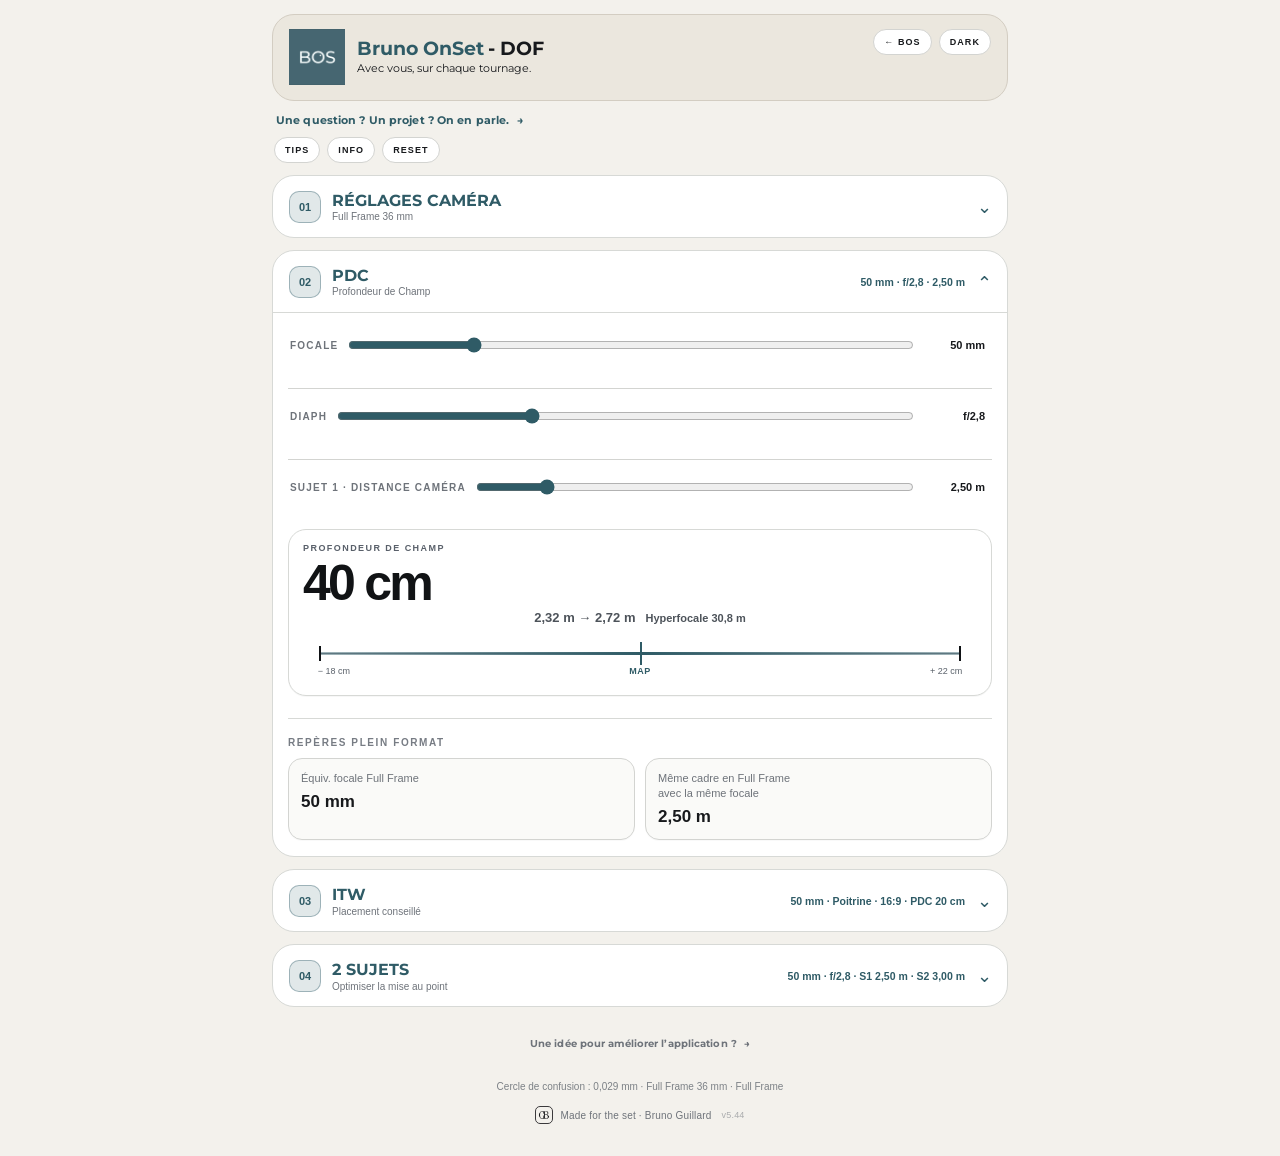
==== dof/index.html @ 2e2aee1c "Add files via upload" ====
<!doctype html>
<html lang="fr">
<head>
  <meta charset="utf-8" />
  <meta name="viewport" content="width=device-width, initial-scale=1, viewport-fit=cover" />
  <meta name="theme-color" id="themeColor" content="#F3F1EC" />
  <meta name="apple-mobile-web-app-capable" content="yes" />
  <meta name="apple-mobile-web-app-status-bar-style" content="black-translucent" />
  <meta name="apple-mobile-web-app-title" content="DOF · BOS" />
  <title>BRUNO ONSET / DOF</title>
<link rel="preconnect" href="https://fonts.googleapis.com" />
  <link rel="preconnect" href="https://fonts.gstatic.com" crossorigin />
  <link href="https://fonts.googleapis.com/css2?family=Montserrat:wght@400;700&display=swap" rel="stylesheet" />
  <link rel="stylesheet" href="style.css?v=5.44-bos65" />
</head>
<body>
  <main class="app" id="mainApp">
<header class="topbar cardlike">
      <div class="top-inner bos-top-inner">
        <div class="top-title bos-top-title">
          <div class="bos-brand-lockup" aria-label="Bruno OnSet">
            <img class="bos-header-logo" src="assets/logo-bos-header.jpg" alt="Logo Bruno OnSet">
            <div class="bos-brand-text">
              <span class="bos-header-name">Bruno OnSet<span class="bos-header-app">- DOF</span></span>
              <span class="bos-header-tagline">Avec vous, sur chaque tournage.</span>
            </div>
          </div>
        </div>
        <div class="top-actions bos-top-actions">
          <a class="mode-btn bos-back-btn" id="bosBackBtn" href="../" aria-label="Retour à Bruno OnSet">← BOS</a>
          <button class="mode-btn" id="themeToggle" type="button" aria-label="Changer de thème">DARK</button>
        </div>
      </div>
    </header>

    <section class="project-contact project-contact-top" aria-label="Contact professionnel">
      <button class="project-contact-btn" id="projectContactBtn" type="button">
        Une question ? Un projet ? On en parle. <span aria-hidden="true">→</span>
      </button>
    </section>

    <div class="utility-row bos-utility-row">
      <button class="utility-link" id="tipsBtn" type="button">TIPS</button>
      <button class="utility-link" id="infoBtn" type="button">INFO</button>
      <button class="utility-link" id="quickResetBtn" type="button">RESET</button>
    </div>

    <section class="panel method-panel collapsed" id="dofCameraSettingsPanel">
      <div class="panel-head compact-head bos-card-head">
        <button type="button" class="collapse-toggle card-heading collapsible-heading bos-card-heading" id="dofCameraSettingsToggle"
                aria-expanded="false" aria-controls="dofCameraSettingsContent">
          <span class="step">01</span>
          <span class="heading-copy"><span class="bos-heading-title">RÉGLAGES CAMÉRA</span><small class="bos-heading-subtitle camera-heading-subtitle" id="cameraSettingsSummary">Full Frame 36 mm</small></span>
          <span class="chevron collapse-chevron" aria-hidden="true">⌄</span>
        </button>
      </div>

      <div class="method-content" id="dofCameraSettingsContent" hidden>
        <div class="camera-row">
          <span class="method-label">Marque</span>
          <div class="camera-brand-chips brand-chips" id="cameraBrandMode" aria-label="Choisir la marque"></div>

          <span class="method-label camera-model-label">Caméra</span>
          <div class="camera-select-wrap">
            <select class="camera-model-select camera-select" id="cameraSelect" aria-label="Choisir la caméra"></select>
          </div>
          <div class="camera-inline-sensor">
            <span>CAPTEUR UTILISÉ</span>
            <strong id="cameraSelectFormat">Full Frame · CoC 0,029 mm</strong>
          </div>
        </div>
      </div>
    </section>

    <section class="panel input-panel dof-controls-panel mode-panel" id="pdcPanel">
      <div class="panel-head compact-head bos-card-head">
        <button type="button" class="collapse-toggle card-heading collapsible-heading bos-card-heading" id="pdcToggle" aria-expanded="true" aria-controls="pdcContent">
          <span class="step">02</span>
          <span class="heading-copy"><span class="bos-heading-title">PDC</span><small class="bos-heading-subtitle">Profondeur de Champ</small></span>
          <span class="summary-value" id="pdcSummary">50 mm · f/2,8 · 2,50 m</span>
          <span class="chevron collapse-chevron" aria-hidden="true">⌄</span>
        </button>
      </div>
      <div class="mode-panel-content" id="pdcContent">

      <div class="compact-setting-block">
        <div class="dof-range-slider">
          <span>FOCALE</span>
          <input id="focalSlider" type="range" min="9" max="200" step="1" value="50" aria-label="Focale" />
          <button id="focalCurrentValue" class="free-value-readout" type="button" data-custom-target="focal" title="Cliquer pour saisir une valeur libre">50 mm</button>
        </div>
        <input id="focal" type="hidden" value="50" />
      </div>

      <div class="compact-setting-block">
        <div class="dof-range-slider">
          <span>DIAPH</span>
          <input id="apertureSlider" type="range" min="0" max="9" step="1" value="3" aria-label="Diaphragme" />
          <button id="apertureCurrentValue" class="free-value-readout" type="button" data-custom-target="aperture" title="Cliquer pour saisir une valeur libre">f/2.8</button>
        </div>
        <input id="aperture" type="hidden" value="2.8" />
      </div>

      <div class="compact-setting-block">
        <div class="dof-range-slider dof-distance-slider">
          <span>SUJET 1 · DISTANCE CAMÉRA</span>
          <input id="distanceSlider" type="range" min="0.30" max="15" step="0.10" value="2.50" aria-label="Distance caméra du sujet 1" />
          <button id="distanceCurrentValue" class="free-value-readout" type="button" data-custom-target="distance" title="Cliquer pour saisir une valeur libre">2,50 m</button>
        </div>
        <input id="distance" type="hidden" value="2.50" />
      </div>


      <div class="primary-dof-result">
      <div class="result-hero">
        <div class="result-label">PROFONDEUR DE CHAMP</div>
        <div class="format-badge" id="formatBadge">Full Frame</div>
        <div class="dof" id="dof">—</div>
        <div class="range-row">
          <div class="range" id="range">—</div>
          <div class="hero-hyper" id="heroHyper">Hyperfocale —</div>
        </div>

        <div class="visual" aria-hidden="true">
          <div class="line"></div>
          <div class="zone"></div>
          <div class="near-mark"></div>
          <div class="focus-mark"></div>
          <div class="far-mark"></div>
          <div class="visual-label near" id="frontLabel">—</div>
          <div class="visual-label focus">MAP</div>
          <div class="visual-label far" id="backLabel">—</div>
        </div>
      </div>
      </div>



      <div class="mini-panel">
        <div class="mini-title">REPÈRES PLEIN FORMAT</div>
        <div class="mini-grid">
          <div class="mini-card">
            <span>Équiv. focale Full Frame</span>
            <strong id="ffEquivalent">—</strong>
          </div>
          <div class="mini-card">
            <span>Même cadre en Full Frame<br>avec la même focale</span>
            <strong id="ffDistanceSameFocal">—</strong>
          </div>
        </div>
      </div>
      </div>
    </section>

    <section class="panel interview-panel collapsed" id="interviewPanel">
      <div class="panel-head compact-head bos-card-head">
        <button type="button" class="collapse-toggle card-heading collapsible-heading bos-card-heading" id="interviewToggle" aria-expanded="false" aria-controls="interviewContent">
          <span class="step">03</span>
          <span class="heading-copy"><span class="bos-heading-title">ITW</span><small class="bos-heading-subtitle">Placement conseillé</small></span>
          <span class="summary-value" id="interviewSummary">50 mm · Poitrine · 16:9 · PDC 20 cm</span>
          <span class="chevron collapse-chevron" aria-hidden="true">⌄</span>
        </button>
      </div>

      <div class="interview-content" id="interviewContent" hidden>
        <p class="interview-intro">Choisir la focale et le cadre souhaités : DOF calcule le placement caméra et le diaphragme nécessaire pour conserver la zone nette demandée.</p>

        <div class="interview-range-slider">
          <span>FOCALE</span>
          <input id="interviewFocalSlider" type="range" min="9" max="200" step="1" value="50" aria-label="Focale de l’interview" />
          <button id="interviewFocalReadout" class="free-value-readout" type="button" data-custom-target="interviewFocal" title="Cliquer pour saisir une valeur libre">50 mm</button>
        </div>
        <input id="interviewFocal" type="hidden" value="50" />

        <div class="interview-ratio-block">
          <span>RATIO</span>
          <div class="interview-ratio-buttons" id="interviewRatioMode" aria-label="Choisir le ratio de l’interview">
            <button type="button" data-interview-ratio="2.39">2.39:1</button>
            <button type="button" data-interview-ratio="2">2.00:1</button>
            <button type="button" data-interview-ratio="1.85">1.85:1</button>
            <button type="button" class="active" data-interview-ratio="1.7777777778">16:9</button>
            <button type="button" data-interview-ratio="1.3333333333">4:3</button>
            <button type="button" data-interview-ratio="1">1:1</button>
            <button type="button" data-interview-ratio="0.8">4:5</button>
            <button type="button" data-interview-ratio="0.5625">9:16</button>
          </div>
        </div>

        <div class="interview-shot-block">
          <span>CADRE SUR LA PERSONNE</span>
          <div class="interview-shot-buttons" id="interviewShotMode">
            <button type="button" data-interview-shot="full">PIED</button>
            <button type="button" data-interview-shot="american">AMÉRICAIN</button>
            <button type="button" data-interview-shot="waist">TAILLE</button>
            <button type="button" class="active" data-interview-shot="chest">POITRINE</button>
            <button type="button" data-interview-shot="face">SERRÉ VISAGE</button>
          </div>
        </div>

        <div class="interview-range-slider">
          <span>ZONE NETTE MIN.</span>
          <input id="interviewDepthSlider" type="range" min="10" max="60" step="5" value="20" aria-label="Zone nette minimale" />
          <button id="interviewDepthReadout" class="free-value-readout" type="button" data-custom-target="interviewDepth" title="Cliquer pour saisir une valeur libre">20 cm</button>
        </div>
        <input id="interviewDepth" type="hidden" value="20" />

        <div class="interview-result">
          <span class="interview-result-kicker">PLACEMENT CONSEILLÉ</span>
          <div class="interview-result-grid">
            <div class="interview-distance-card">
              <small>DISTANCE CAMÉRA <b>≈</b></small>
              <div class="interview-distance-line"><span>Personne 1,60 m</span><strong id="interviewDistance160">≈ —</strong></div>
              <div class="interview-distance-line"><span>Personne 1,80 m</span><strong id="interviewDistance180">≈ —</strong></div>
            </div>
            <div><small>DIAPHRAGME MINIMUM</small><strong id="interviewApertureResult">—</strong></div>
          </div>
          <p id="interviewResultDetail">—</p>
        </div>
        <p class="interview-note" id="interviewNote">Capteur considéré en 16:9 horizontal. La distance exacte de cadrage reste à confirmer dans FRAME.</p>
      </div>
    </section>

    <section class="panel two-subjects-panel mode-panel collapsed" id="twoSubjectsPanel">
      <div class="panel-head compact-head bos-card-head">
        <button type="button" class="collapse-toggle card-heading collapsible-heading bos-card-heading" id="twoSubjectsToggle" aria-expanded="false" aria-controls="twoSubjectsContent">
          <span class="step">04</span>
          <span class="heading-copy"><span class="bos-heading-title">2 SUJETS</span><small class="bos-heading-subtitle">Optimiser la mise au point</small></span>
          <span class="summary-value" id="twoSubjectsSummary">50 mm · f/2,8 · S1 2,50 m · S2 3,00 m</span>
          <span class="chevron collapse-chevron" aria-hidden="true">⌄</span>
        </button>
      </div>
      <div class="mode-panel-content two-subjects-content" id="twoSubjectsContent" hidden>
        <div class="compact-setting-block">
          <div class="dof-range-slider">
            <span>FOCALE</span>
            <input id="solverFocalSlider" type="range" min="9" max="200" step="1" value="50" aria-label="Focale pour deux sujets" />
            <button id="solverFocalReadout" class="free-value-readout" type="button" data-custom-target="focal" title="Cliquer pour saisir une valeur libre">50 mm</button>
          </div>
        </div>
        <div class="compact-setting-block">
          <div class="dof-range-slider">
            <span>DIAPH</span>
            <input id="solverApertureSlider" type="range" min="0" max="9" step="1" value="3" aria-label="Diaphragme pour deux sujets" />
            <button id="solverApertureReadout" class="free-value-readout" type="button" data-custom-target="aperture" title="Cliquer pour saisir une valeur libre">f/2,8</button>
          </div>
        </div>
        <div class="compact-setting-block">
          <div class="dof-range-slider dof-distance-slider">
            <span>SUJET 1 · DISTANCE CAMÉRA</span>
            <input id="solverDistance1Slider" type="range" min="0.30" max="15" step="0.10" value="2.50" aria-label="Distance caméra du sujet 1 pour deux sujets" />
            <button id="solverDistance1Readout" class="free-value-readout" type="button" data-custom-target="distance" title="Cliquer pour saisir une valeur libre">2,50 m</button>
          </div>
        </div>
          <div class="subject2-range-block">
            <span>SUJET 2 · DISTANCE CAMÉRA</span>
            <div class="subject2-range-slider">
              <button id="subject2DistanceReadout" class="free-value-readout" type="button" data-custom-target="subject2Distance" title="Cliquer pour saisir une valeur libre">3,00 m</button>
              <input id="subject2DistanceSlider" type="range" min="0.30" max="15" step="0.10" value="3.00" aria-label="Distance caméra du sujet 2" />
            </div>
          </div>
          <input id="subject2Distance" type="hidden" value="3.00" />

          <div class="focus-choice">
            <div class="dof-setting-head focus-setting-head">
              <span>MISE AU POINT</span>
              <small id="focusDistanceLabel">MAP auto</small>
            </div>
            <div class="focus-mode frame-segmented" id="focusMode">
              <button type="button" class="active" data-focus="optimal">OPTIMALE</button>
              <button type="button" data-focus="s1">SUJET 1</button>
              <button type="button" data-focus="mid">ENTRE LES DEUX</button>
              <button type="button" data-focus="s2">SUJET 2</button>
            </div>
          </div>

          <section class="focus-solver" id="focusSolver" aria-live="polite">
            <div class="focus-solver-head">
              <div>
                <span>ASSISTANT DE NETTETÉ</span>
                <strong id="solverStatus">Analyse des deux sujets…</strong>
              </div>
              <span class="solver-status-dot" id="solverStatusDot" aria-hidden="true"></span>
            </div>

            <div class="solver-safety">
              <span>MARGE DE MOUVEMENT</span>
              <div class="solver-safety-buttons" id="solverSafety">
                <button type="button" class="active" data-safety="0">0</button>
                <button type="button" data-safety="0.10">10 cm</button>
                <button type="button" data-safety="0.20">20 cm</button>
              </div>
            </div>

            <div class="solver-primary" id="solverPrimary">
              <span class="solver-kicker">SOLUTION RECOMMANDÉE</span>
              <strong id="solverPrimaryTitle">—</strong>
              <small id="solverPrimaryDetail">—</small>
              <button type="button" class="solver-apply primary" id="solverPrimaryApply">APPLIQUER</button>
            </div>

            <div class="solver-alternatives">
              <article class="solver-option" id="solverRetreatCard">
                <div><span>GARDER LE DIAPH</span><strong id="solverRetreatTitle">—</strong><small id="solverRetreatDetail">—</small></div>
                <button type="button" class="solver-apply" id="solverRetreatApply">APPLIQUER</button>
              </article>
              <article class="solver-option" id="solverFocalCard">
                <div><span>GARDER LE RECUL</span><strong id="solverFocalTitle">—</strong><small id="solverFocalDetail">—</small></div>
                <button type="button" class="solver-apply" id="solverFocalApply">APPLIQUER</button>
              </article>
              <article class="solver-option" id="solverStagingCard">
                <div><span>AGIR SUR LA MISE EN SCÈNE</span><strong id="solverStagingTitle">—</strong><small id="solverStagingDetail">—</small></div>
                <button type="button" class="solver-apply" id="solverStagingApply">APPLIQUER</button>
              </article>
            </div>
            <p class="solver-note" id="solverNote">Calcul fondé sur le cercle de confusion de la caméra sélectionnée.</p>
          </section>
      <details class="topview-panel topview-main" id="topViewPanel" open>
        <summary class="topview-head">
          <span>
            <b>SCHÉMA DE PROFONDEUR</b>
            <small id="topViewSummary">Vue du dessus · lecture technique de la zone nette</small>
          </span>
          <span class="topview-chevron" aria-hidden="true">⌄</span>
        </summary>
        <div class="topview-content">
          <div class="topview-caption" id="topViewCaption">—</div>
          <svg class="topview-svg" id="topViewSvg" viewBox="0 0 560 160" role="img" aria-label="Schéma vu du dessus montrant la caméra, les sujets, la mise au point, la zone nette et les zones floues">
            <line class="tv-axis" x1="48" y1="80" x2="532" y2="80"></line>
            <rect class="tv-blur-zone tv-blur-zone-before" id="tvBlurZoneBefore" x="48" y="62" width="72" height="36" rx="12"></rect>
            <rect class="tv-dof-zone" id="tvDofZone" x="120" y="62" width="260" height="36" rx="12"></rect>
            <rect class="tv-blur-zone tv-blur-zone-after" id="tvBlurZoneAfter" x="380" y="62" width="80" height="36" rx="12"></rect>

            <g class="tv-camera" aria-hidden="true">
              <rect x="14" y="64" width="25" height="32" rx="5"></rect>
              <path d="M39 70 L50 76 L50 84 L39 90 Z"></path>
              <circle cx="26" cy="80" r="5"></circle>
            </g>

            <line class="tv-limit tv-near" id="tvNearMark" x1="120" y1="55" x2="120" y2="105"></line>
            <line class="tv-focus" id="tvFocusMark" x1="250" y1="48" x2="250" y2="112"></line>
            <line class="tv-limit tv-far" id="tvFarMark" x1="380" y1="55" x2="380" y2="105"></line>

            <g class="tv-subject is-net" id="tvSubject1">
              <line class="tv-subject-stem" id="tvSubject1Stem" x1="250" y1="64" x2="250" y2="80"></line>
              <circle class="tv-subject-dot" id="tvSubject1Dot" cx="250" cy="48" r="15"></circle>
              <text class="tv-subject-number" id="tvSubject1Number" x="250" y="52">1</text>
              <text class="tv-subject-label" id="tvSubject1Label" x="250" y="24">S1 · —</text>
            </g>

            <g class="tv-subject is-net" id="tvSubject2" style="display:none">
              <line class="tv-subject-stem" id="tvSubject2Stem" x1="330" y1="80" x2="330" y2="96"></line>
              <circle class="tv-subject-dot" id="tvSubject2Dot" cx="330" cy="112" r="15"></circle>
              <text class="tv-subject-number" id="tvSubject2Number" x="330" y="116">2</text>
              <text class="tv-subject-label lower" id="tvSubject2Label" x="330" y="145">S2 · —</text>
            </g>

            <text class="tv-map-label" id="tvMapLabel" x="250" y="126">MAP</text>
            <text class="tv-limit-label" id="tvNearLabel" x="120" y="118">PROCHE</text>
            <text class="tv-limit-label" id="tvFarLabel" x="380" y="118">LOINTAINE</text>
          </svg>
          <div class="topview-legend">
            <span><i class="legend-blur"></i> zone floue</span>
            <span><i class="legend-zone"></i> zone nette / PDC</span>
            <span><i class="legend-map"></i> mise au point</span>
            <span><i class="legend-net"></i> sujet net</span>
            <span><i class="legend-out"></i> hors PDC</span>
          </div>
          <div class="field-help topview-disclaimer">DOF montre ici la logique de profondeur de champ. Pour vérifier le cadre réel, utiliser FRAME.</div>
        </div>
      </details>
      </div>
    </section>

    <div class="feedback-contact">
      <a class="feedback-contact-link" href="mailto:brunoguillardcontact@gmail.com?subject=Suggestion%20%E2%80%94%20Bruno%20OnSet&amp;body=Bonjour%20Bruno%2C%0A%0AJ%E2%80%99ai%20une%20id%C3%A9e%20pour%20am%C3%A9liorer%20Bruno%20OnSet%20%3A%0A%0A">Une idée pour améliorer l’application ? <span aria-hidden="true">→</span></a>
    </div>

    <footer>
      <div id="footerText" class="technical-footer">
        Cercle de confusion : 0,029 mm · Full Frame
      </div>
      <div class="signature">
        <a class="brand-link footer-brand-link" href="https://www.brunoguillard.com/" target="_blank" rel="noopener noreferrer" aria-label="Site de Bruno Guillard">
          <img class="brand-logo footer-logo" src="logo-bruno-guillard.png" alt="" />
          <span>Made for the set · Bruno Guillard</span>
        </a>
        <span class="app-version">v5.44</span>
      </div>
    </footer>
  </main>
<dialog id="projectDialog" class="sheet project-sheet">
    <form method="dialog" class="sheet-inner project-sheet-inner">
      <div class="project-sheet-head">
        <div>
          <span class="project-kicker">BRUNO ONSET</span>
        </div>
        <button class="project-close" value="close" aria-label="Fermer">×</button>
      </div>

      <div class="project-profile">
        <strong>Bruno Guillard</strong>
        <span>Réalisateur · Directeur de la photographie · Consultant image</span>
      </div>

      <div class="project-services" aria-label="Prestations">
        <span>Réalisation</span>
        <span>Direction de la photographie</span>
        <span>Conseil / préparation image</span>
      </div>

      <p class="project-note">
        Échangeons autour de votre projet, de sa mise en scène, de ses intentions d’image et de son dispositif de tournage.
      </p>
      <div class="project-actions">
        <a class="project-email-btn" href="mailto:brunoguillardcontact@gmail.com?subject=Projet%20de%20tournage%20%E2%80%94%20Bruno%20OnSet&body=Bonjour%20Bruno%2C%0A%0AJe%20vous%20contacte%20depuis%20Bruno%20OnSet.%0A%0A">Écrire à Bruno <span aria-hidden="true">→</span></a>
        <div class="project-secondary-links">
          <a class="project-secondary-link" href="https://wa.me/33679979111?text=Bonjour%20Bruno%2C%0A%0AJe%20vous%20contacte%20depuis%20Bruno%20OnSet.%0A%0A" target="_blank" rel="noopener noreferrer">WhatsApp</a>
          <span aria-hidden="true">·</span>
          <a class="project-secondary-link" href="https://brunoguillard.com" target="_blank" rel="noopener noreferrer">BrunoGuillard.com</a>
        </div>
      </div>
    </form>
  </dialog>


  <section class="tips-page" id="tipsPage" hidden>
    <div class="tips-topbar">
      <button class="back-btn" id="tipsBackBtn" type="button">← DOF</button>
      <div class="tips-title-wrap">
        <div class="tips-kicker">BRUNO ONSET</div>
        <h2>TIPS</h2>
      </div>
    </div>

    <div class="tips-intro">
      Quelques repères simples pour comprendre ce que calcule l’app — et surtout ce qu’elle ne calcule pas.
    </div>

    <article class="tip-card">
      <div class="tip-number">01</div>
      <div>
        <h3>Le cercle de confusion</h3>
        <p>Un point situé hors du plan de mise au point n’est pas reproduit comme un point parfait, mais comme un petit disque flou.</p>
        <p>Le <strong>cercle de confusion</strong> est la taille maximale de ce disque que l’on accepte encore comme « suffisamment net ». Plus cette valeur est petite, plus le critère de netteté est exigeant et plus la profondeur de champ calculée diminue.</p>
        <div class="tip-note">Dans cette app : 0,029 mm en Full Frame · 0,019 mm en Super 35.</div>
      </div>
    </article>

    <article class="tip-card">
      <div class="tip-number">02</div>
      <div>
        <h3>Le diaphragme — f/</h3>
        <p>Le nombre f/ décrit l’ouverture physique de l’objectif. Il dépend de la focale et du diamètre d’ouverture des lamelles du diaphragme.</p>
        <p>À cadrage et distance identiques, <strong>ouvrir</strong> le diaphragme (ex. f/2) réduit la profondeur de champ ; <strong>fermer</strong> (ex. f/8) l’augmente.</p>
        <div class="tip-note">C’est le f-number qui est utilisé pour le calcul de profondeur de champ.</div>
      </div>
    </article>

    <article class="tip-card">
      <div class="tip-number">03</div>
      <div>
        <h3>Le T-stop</h3>
        <p>Le T-stop mesure la <strong>lumière réellement transmise</strong> par l’objectif après les pertes internes. C’est particulièrement utile pour l’exposition et pour faire correspondre plusieurs optiques cinéma.</p>
        <p>Un T2.8 n’est donc pas forcément exactement équivalent à f/2.8 du point de vue géométrique.</p>
        <div class="tip-note">Pour la PDC, on utilise le f-number. Entrer un T-stop à la place reste une approximation.</div>
      </div>
    </article>

    <article class="tip-card">
      <div class="tip-number">04</div>
      <div>
        <h3>La focale</h3>
        <p>La focale, exprimée en millimètres, caractérise l’objectif. Elle influence l’angle de champ et le grossissement.</p>
        <p>À même position caméra, une focale plus longue donne un cadre plus serré. À même distance et même diaphragme, elle réduit aussi la profondeur de champ calculée.</p>
        <div class="tip-note">Le « 50 mm équiv. 75 mm » en Super 35 décrit surtout un angle de champ équivalent — la focale physique reste 50 mm.</div>
      </div>
    </article>

    <article class="tip-card">
      <div class="tip-number">05</div>
      <div>
        <h3>La distance de mise au point</h3>
        <p>La distance de MAP est la distance entre le plan du capteur et le plan sur lequel l’objectif fait la mise au point.</p>
        <p>Plus le sujet est proche, plus la profondeur de champ diminue fortement. À l’inverse, elle augmente quand la distance de mise au point augmente.</p>
      </div>
    </article>

    <article class="tip-card">
      <div class="tip-number">06</div>
      <div>
        <h3>Le bon réflexe</h3>
        <p>Une valeur de PDC n’est jamais une frontière magique entre « net » et « flou ». C’est une convention basée sur un niveau de netteté acceptable.</p>
        <p>Pour une image très définie, une grande projection, un recadrage important ou une mise au point critique, il faut considérer la PDC comme un <strong>repère</strong>, pas comme une garantie absolue.</p>
      </div>
    </article>

    <article class="tip-card">
      <div class="tip-number">07</div>
      <div>
        <h3>Deux sujets</h3>
        <p>Ajoute un Sujet 2 pour vérifier directement si les deux personnes se trouvent dans la profondeur de champ calculée.</p>
        <p>La mise au point peut être placée sur <strong>Sujet 1</strong>, <strong>Sujet 2</strong> ou exactement <strong>à mi-distance entre les deux</strong>. L’app indique ensuite NET ou HORS PDC pour chaque sujet.</p>
        <div class="tip-note">« Net » signifie ici « dans les limites de PDC calculées avec le cercle de confusion choisi ». C’est un repère technique, pas une frontière absolue de netteté.</div>
      </div>
    </article>

    <footer class="tips-footer">
      <img class="brand-logo footer-logo" src="logo-bruno-guillard.png" alt="" />
      <span>Made for the set · Bruno Guillard</span>
    </footer>
  </section>

  <dialog id="infoDialog">
    <div class="dialog-inner">
      <button id="closeDialog" class="close" aria-label="Fermer">×</button>
      <div class="dialog-kicker">BRUNO ONSET / DOF</div>
      <h2>À propos du calcul</h2>
      <p>L’application utilise désormais la <strong>base caméra commune BOS</strong>. Tu peux choisir une caméra précise ou un format générique.</p>
      <p>Chaque entrée fournit à DOF son cercle de confusion de référence et son équivalence plein format. La dernière base téléchargée reste disponible hors ligne.</p>
      <p>Le bloc « Repères plein format » indique l’équivalent de focale en Full Frame et la distance à adopter en Full Frame si tu gardes la même focale pour conserver le même cadre.</p>
      <p>Avec deux sujets, l’app peut placer automatiquement la MAP sur le Sujet 1, le Sujet 2 ou à mi-distance entre les deux, puis vérifier si chacun se situe entre les limites proche et lointaine de PDC.</p>
      <p>Si tu renseignes un T-stop, le résultat reste une approximation : la profondeur de champ dépend théoriquement du f-number optique.</p>
    </div>
  </dialog>

  <dialog id="customValueDialog" class="custom-value-dialog">
    <form method="dialog" class="custom-value-inner" id="customValueForm">
      <button type="button" id="customValueClose" class="close" aria-label="Fermer">×</button>
      <div class="dialog-kicker">RÉGLAGE LIBRE</div>
      <h2 id="customValueTitle">Valeur</h2>
      <label class="custom-value-field">
        <input id="customValueInput" type="text" inputmode="decimal" autocomplete="off" />
        <span id="customValueUnit"></span>
      </label>
      <button class="custom-value-apply" id="customValueApply" type="submit">VALIDER</button>
    </form>
  </dialog>

  <script src="app.js?v=5.44-bos65"></script>
</body>
</html>
---- dof/style.css ----
*{box-sizing:border-box}
:root{
  --bg:#F3F1EC;
  --panel:#FFFFFF;
  --panel2:#ECEBE7;
  --text:#17191C;
  --muted:#6E737A;
  --line:#D3D4D1;
  --accent:#2F5B66;
  --accent-soft:rgba(47,91,102,.14);

  --header-bg:#EBE7DE;
  --header-border:#D3CDC2;
  --field-bg:#FAFAF8;
  --card-border:#D7D9D6;
  --hero-bg:#FFFFFF;
  --hero-border:#D7D9D6;
  --hero-text:#111315;
  --hero-muted:#4D535A;
  --technical:#7C8186;
  --chip-text:#586068;
  --chip-active-bg:#92B8C0;
  --chip-active-text:#182126;
  --chip-bg:#E7E7E3;
}

body.dark{
  --bg:#0B0C0E;
  --panel:#15171A;
  --panel2:#1C1F23;
  --text:#F3F3F0;
  --muted:#94989F;
  --line:#30343A;
  --accent:#2F5B66;
  --accent-soft:rgba(47,91,102,.22);

  --header-bg:#111418;
  --header-border:#25292E;
  --field-bg:#0F1113;
  --card-border:#25292E;
  --hero-bg:#F3F3F0;
  --hero-border:#D6D8DB;
  --hero-text:#111315;
  --hero-muted:#3F4650;
  --technical:#666B72;
  --chip-text:#D4D6D8;
  --chip-active-bg:#2F5B66;
  --chip-active-text:#F3F3F0;
  --chip-bg:#1C1F23;
}
html,body{
  margin:0;background:var(--bg);color:var(--text);
  font-family:-apple-system,BlinkMacSystemFont,"SF Pro Display","Inter","Roboto","Segoe UI",sans-serif
}
body{min-height:100vh}
button,input{font:inherit}
button{cursor:pointer}
.app{
  max-width:620px;margin:0 auto;
  padding:calc(22px + env(safe-area-inset-top)) 16px calc(24px + env(safe-area-inset-bottom))
}
.top{
  display:flex;
  align-items:flex-start;
  margin-bottom:18px;
  background:var(--header-bg);
  border:1px solid var(--header-border);
  border-radius:22px;
  padding:14px 16px 15px;
}
.eyebrow{
  display:flex;
  align-items:center;
  gap:7px;
  font-size:11px;
  letter-spacing:.16em;
  color:var(--muted);
  font-weight:800
}
.eyebrow-mark{
  width:18px;height:2px;background:var(--accent);display:inline-block;border-radius:2px
}

.brand-logo{
  display:block;object-fit:contain;background:transparent
}
.inline-logo{
  width:18px;
  height:18px;
  flex:0 0 auto;
  margin-left:4px;
  padding:0;
  border:0;
  border-radius:0;
  opacity:.95;
}
.panel{
  background:var(--panel);border:1px solid #24282D;border-radius:22px;padding:18px
}
.panel-head{
  display:flex;align-items:center;justify-content:space-between;margin-bottom:18px
}
.panel-kicker,.mini-title,.dialog-kicker{
  font-size:10px;letter-spacing:.16em;color:#777C84;font-weight:800
}
.info,.close{
  border:1px solid var(--line);background:var(--panel2);color:var(--text);
  width:31px;height:31px;border-radius:50%;font-weight:800
}
.field+.field,.mini-panel{margin-top:22px}
.label-row{
  display:flex;justify-content:space-between;align-items:center;margin-bottom:7px
}
label{font-size:13px;font-weight:750}
.unit{font-size:11px;color:var(--muted)}
input{
  width:100%;height:64px;border:1px solid var(--line);border-radius:14px;
  background:var(--field-bg);color:var(--text);
  padding:0 16px;font-size:32px;font-weight:850;letter-spacing:-.03em;outline:none
}
input:focus{
  border-color:var(--accent);
  box-shadow:0 0 0 2px var(--accent-soft)
}
.chips{
  display:flex;gap:8px;overflow-x:auto;padding-top:10px;scrollbar-width:none
}
.chips::-webkit-scrollbar{display:none}
.chips button{
  flex:0 0 auto;
  border:1px solid var(--line);
  background:var(--chip-bg);
  color:var(--chip-text);
  border-radius:999px;
  padding:8px 12px;
  font-size:13px;
  font-weight:780;
  transition:.12s ease
}
.chips button.active{
  background:var(--chip-active-bg);
  color:var(--chip-active-text);
  border-color:var(--chip-active-bg)
}
.sensor-chips{padding-top:0}
.sensor-chips button{padding:10px 16px}
.mini-panel{
  border-top:1px solid var(--card-border);padding-top:18px
}
.mini-title{margin-bottom:10px}
.mini-grid{display:grid;grid-template-columns:1fr 1fr;gap:10px}
.mini-card{
  background:var(--field-bg);border:1px solid var(--line);border-radius:14px;padding:12px
}
.mini-card span{
  display:block;font-size:11px;color:var(--muted);line-height:1.35;margin-bottom:6px
}
.mini-card strong{
  display:block;font-size:17px;line-height:1.2
}
.result{
  padding:27px 2px 0;text-align:center
}
.result-hero{
  background:var(--hero-bg);
  border:1px solid var(--hero-border);
  border-radius:24px;
  padding:22px 14px 16px;
  color:#121417;
}
.result-label{
  font-size:10px;letter-spacing:.18em;color:#59606A;font-weight:850
}
.format-badge{
  display:inline-block;margin-top:10px;padding:6px 10px;
  border:1px solid rgba(47,91,102,.55);border-radius:999px;
  font-size:11px;color:var(--accent);background:rgba(47,91,102,.08);
  font-weight:800
}
.dof{
  font-size:68px;line-height:1;margin-top:12px;
  font-weight:900;letter-spacing:-.06em;color:var(--hero-text)
}
.range{
  margin-top:8px;color:var(--hero-muted);font-size:15px;font-weight:600
}
.visual{
  height:88px;position:relative;margin:26px 18px 8px
}
.line{
  position:absolute;left:0;right:0;top:36px;height:1px;background:#8A9199
}
.zone{
  position:absolute;left:0;right:0;top:35px;height:3px;
  background:linear-gradient(90deg,rgba(47,91,102,.45),var(--accent),rgba(47,91,102,.45))
}
.near-mark,.focus-mark,.far-mark{
  position:absolute;top:27px;width:2px;height:19px;background:#0F1215
}
.near-mark{left:0}
.focus-mark{
  left:50%;height:30px;top:21px;background:var(--accent)
}
.far-mark{right:0}
.visual-label{
  position:absolute;top:56px;font-size:11px;color:#5A616A;white-space:nowrap
}
.visual-label.near{left:0;transform:translateX(-4%)}
.visual-label.focus{
  left:50%;transform:translateX(-50%);
  font-weight:900;color:var(--accent);letter-spacing:.05em
}
.visual-label.far{right:0;transform:translateX(4%)}
.cards{
  display:grid;grid-template-columns:1fr 1fr;gap:10px;text-align:left;
  margin-top:14px
}
.card,.hyper{
  background:var(--panel);border:1px solid var(--header-border);border-radius:16px;padding:14px
}
.card span,.hyper span{
  display:block;font-size:11px;color:var(--muted);margin-bottom:5px
}
.card strong{font-size:19px}
.hyper{
  display:flex;align-items:center;justify-content:space-between;
  margin-top:10px;text-align:left
}
.hyper span{margin:0}
.hyper strong{font-size:18px}
footer{margin:22px 8px 0}
.technical-footer{
  text-align:center;color:var(--technical);font-size:10px;line-height:1.4
}
.signature{
  margin-top:12px;display:flex;align-items:center;justify-content:center;
  gap:7px;color:var(--muted);font-size:10px;letter-spacing:.02em
}
.footer-logo{
  width:18px;height:18px;border-radius:5px;opacity:.92;
  padding:2px;border:1px solid var(--line)
}
dialog{
  border:none;border-radius:20px;background:#17191C;color:#fff;
  max-width:460px;width:calc(100% - 32px);padding:0;
  box-shadow:0 20px 80px rgba(0,0,0,.62)
}
dialog::backdrop{
  background:rgba(0,0,0,.7);backdrop-filter:blur(6px)
}
.dialog-inner{padding:24px;position:relative}
.dialog-kicker{color:var(--accent);margin-bottom:8px}
.dialog-inner h2{margin:0 38px 14px 0;font-size:22px}
.dialog-inner p{color:#C6C8CC;line-height:1.5;font-size:14px}
.close{position:absolute;right:18px;top:18px;font-size:20px;line-height:1}
@media (max-width:430px){
  .mini-grid{grid-template-columns:1fr}
}
@media (max-width:380px){
  .dof{font-size:48px}
  input{font-size:28px;height:58px}
  .panel{padding:15px}
  h1{font-size:25px}
}


/* V3.5 — TIPS */
.eyebrow-row{
  display:flex;
  align-items:center;
  gap:12px;
  flex-wrap:wrap;
}
 .utility-row{
  display:flex;
  justify-content:flex-start;
  margin:-4px 0 14px;
  padding:0 2px;
}
.utility-link{
  border:1px solid var(--line);
  background:var(--panel);
  color:var(--text);
  border-radius:999px;
  padding:7px 10px;
  font-size:9px;
  letter-spacing:.12em;
  font-weight:900;
}
.utility-link:active{transform:translateY(1px)}

.tips-page{
  max-width:620px;
  margin:0 auto;
  padding:calc(22px + env(safe-area-inset-top)) 16px calc(24px + env(safe-area-inset-bottom));
  color:var(--text);
}
.tips-topbar{
  display:flex;
  align-items:flex-start;
  justify-content:space-between;
  gap:16px;
  margin-bottom:22px;
}
.back-btn{
  border:1px solid var(--line);
  background:var(--panel);
  color:var(--text);
  border-radius:999px;
  padding:8px 12px;
  font-size:12px;
  font-weight:800;
}
.tips-title-wrap{text-align:right}
.tips-kicker{
  font-size:10px;
  letter-spacing:.16em;
  color:var(--accent);
  font-weight:900;
}
.tips-title-wrap h2{
  margin:4px 0 0;
  font-size:30px;
  letter-spacing:-.035em;
}
.tips-intro{
  color:var(--muted);
  font-size:14px;
  line-height:1.5;
  margin-bottom:16px;
  padding:0 2px;
}
.tip-card{
  display:grid;
  grid-template-columns:34px 1fr;
  gap:12px;
  background:var(--panel);
  border:1px solid var(--header-border);
  border-radius:18px;
  padding:16px;
  margin-bottom:10px;
}
.tip-number{
  font-size:11px;
  letter-spacing:.08em;
  color:var(--accent);
  font-weight:900;
  padding-top:3px;
}
.tip-card h3{
  margin:0 0 8px;
  font-size:17px;
}
.tip-card p{
  margin:0 0 9px;
  color:var(--muted);
  font-size:13px;
  line-height:1.5;
}
.tip-card p:last-child{margin-bottom:0}
.tip-note{
  border-left:2px solid var(--accent);
  padding-left:10px;
  margin-top:10px;
  color:var(--muted);
  font-size:12px;
  line-height:1.45;
}
.tips-footer{
  margin:20px 8px 0;
  display:flex;
  align-items:center;
  justify-content:center;
  gap:7px;
  color:var(--muted);
  font-size:10px;
}


/* V3.7 — Header identity block */
@media (max-width:380px){
  .top{
    padding:13px 14px 14px;
    border-radius:20px;
  }
  .inline-logo{
    width:16px;
    height:16px;
  }
}


/* V3.8 — Light / Dark theme */
.top-inner{
  width:100%;
  display:flex;
  align-items:flex-start;
  justify-content:space-between;
  gap:16px;
}
.theme-toggle{
  flex:0 0 auto;
  border:1px solid var(--line);
  background:var(--panel);
  color:var(--text);
  border-radius:999px;
  padding:7px 10px;
  font-size:9px;
  letter-spacing:.12em;
  font-weight:900;
}
.theme-toggle:active{transform:translateY(1px)}

body:not(.dark) .inline-logo,
body:not(.dark) .footer-logo{
  filter:invert(1);
}

body.dark .inline-logo,
body.dark .footer-logo{
  filter:none;
}

body:not(.dark) .result-hero{
  box-shadow:0 1px 0 rgba(0,0,0,.03);
}

body:not(.dark) .format-badge{
  background:rgba(47,91,102,.08);
}

body:not(.dark) .tip-card,
body:not(.dark) .mini-card{
  box-shadow:0 1px 0 rgba(0,0,0,.025);
}

@media (max-width:430px){
  .theme-toggle{
    padding:6px 8px;
    font-size:8px;
  }
}

.app-version{
  margin-left:3px;
  opacity:.55;
  font-size:9px;
}


/* V4.0 — light mode readability + separate TIPS */
@media (max-width:430px){
  .utility-link{
    padding:6px 9px;
    font-size:8px;
  }
}


/* V4.1 — clickable Bruno Guillard branding */
.brand-link{
  color:inherit;
  text-decoration:none;
}
.inline-brand-link{
  display:inline-flex;
  align-items:center;
  justify-content:center;
  flex:0 0 auto;
}
.footer-brand-link{
  display:inline-flex;
  align-items:center;
  justify-content:center;
  gap:7px;
  color:inherit;
  text-decoration:none;
}
.brand-link:active{
  opacity:.68;
}


/* V4.2 — Light chip contrast fix */
body:not(.dark) .chips button:not(.active){
  border-color:#C5C8C5;
}

body:not(.dark) .chips button.active{
  box-shadow:inset 0 0 0 1px rgba(47,91,102,.10);
}


/* V4.4 — cleaner top branding */
.eyebrow-link{
  text-decoration:none;
  color:inherit;
}
.eyebrow-link:active{
  opacity:.72;
}
.eyebrow-bg{
  color:#252A2F;
  font-weight:900;
  letter-spacing:.08em;
}
.eyebrow-rest{
  color:var(--muted);
  font-weight:800;
  letter-spacing:.12em;
}
body.dark .eyebrow-bg{
  color:#D7DADF;
}
body.dark .eyebrow-rest{
  color:#9EA3AA;
}
.inline-brand-link,
.inline-logo{
  display:none !important;
}

/* Header: same construction as EXPO / MEDIA */
.topbar{background:var(--header-bg);border:1px solid var(--header-border);border-radius:22px;padding:14px 16px 15px;margin-bottom:14px}
.top-inner{width:100%;display:flex;align-items:flex-start;justify-content:space-between;gap:14px}.top-title{min-width:0;cursor:pointer}
.tool-eyebrow{display:flex;align-items:center;gap:7px;font-size:11px;letter-spacing:.12em;font-weight:850;white-space:nowrap}
.eyebrow-logo{display:inline-flex;align-items:center;justify-content:center;min-width:40px;height:24px;padding:0 9px;border-radius:999px;background:var(--panel);border:1px solid var(--line);color:#2E7F8E;font-size:11px;font-weight:900;letter-spacing:.04em;line-height:1;flex:0 0 auto}.eyebrow-brand{font-weight:900;color:var(--text)}.bos-letter{color:#2E7F8E}
.topbar h1{font-size:27px;line-height:1.05;margin:10px 0 0;letter-spacing:-.03em;font-weight:900}.mode-btn,.firmware-pill,.utility-note{border:1px solid var(--line);background:var(--panel);color:var(--text);border-radius:999px;padding:7px 10px;font-size:9px;letter-spacing:.12em;font-weight:900;white-space:nowrap}
.mode-btn:hover{border-color:var(--accent)}.utility-row{display:flex;align-items:center;gap:7px;margin:-1px 0 14px;padding:0 2px}.utility-note{background:transparent;color:var(--muted)}
.top-title .tool-eyebrow{text-decoration:none;color:inherit}


/* V5.12 — two subjects / focus feasibility */
.field-help{
  margin-top:8px;
  color:var(--muted);
  font-size:10px;
  line-height:1.4;
}
.subjects-panel{
  margin-top:22px;
  border-top:1px solid var(--card-border);
  padding-top:18px;
}
.subjects-panel-head{
  display:flex;
  align-items:flex-start;
  justify-content:space-between;
  gap:14px;
}
.subjects-panel-head .mini-title{margin:0 0 5px}
.subjects-intro{
  color:var(--muted);
  font-size:11px;
  line-height:1.4;
  max-width:330px;
}
.subject-toggle{
  flex:0 0 auto;
  border:1px solid var(--line);
  background:var(--panel2);
  color:var(--text);
  border-radius:999px;
  padding:7px 10px;
  font-size:9px;
  letter-spacing:.1em;
  font-weight:900;
}
.subject-toggle.active{
  background:var(--accent);
  border-color:var(--accent);
  color:#fff;
}
.subject2-controls{
  margin-top:16px;
  padding:14px;
  border:1px solid var(--line);
  border-radius:16px;
  background:var(--field-bg);
}
.subject2-controls input{
  height:56px;
  font-size:27px;
}
.subject-nudge-wrap{margin-top:10px}
.subject-nudge-label{
  display:block;
  color:var(--muted);
  font-size:9px;
  letter-spacing:.08em;
  text-transform:uppercase;
  font-weight:800;
  margin-bottom:7px;
}
.subject-nudges{
  display:grid;
  grid-template-columns:repeat(4,1fr);
  gap:6px;
}
.subject-nudges button{
  border:1px solid var(--line);
  background:var(--chip-bg);
  color:var(--chip-text);
  border-radius:10px;
  padding:8px 4px;
  font-size:10px;
  font-weight:800;
}
.focus-choice{
  margin-top:16px;
  padding-top:14px;
  border-top:1px solid var(--card-border);
}
.focus-mode{
  display:grid;
  grid-template-columns:1fr 1.35fr 1fr;
  gap:6px;
}
.focus-mode button{
  min-width:0;
  border:1px solid var(--line);
  background:var(--chip-bg);
  color:var(--chip-text);
  border-radius:12px;
  padding:10px 6px;
  font-size:9px;
  line-height:1.15;
  letter-spacing:.05em;
  font-weight:900;
}
.focus-mode button.active{
  background:var(--chip-active-bg);
  color:var(--chip-active-text);
  border-color:var(--chip-active-bg);
}
.subjects-result{
  margin:0 0 14px;
  padding:15px;
  background:var(--panel);
  border:1px solid var(--header-border);
  border-radius:18px;
  text-align:left;
}
.subjects-result-head{
  display:flex;
  align-items:flex-start;
  justify-content:space-between;
  gap:12px;
  margin-bottom:10px;
}
.subjects-result-head .result-label{color:var(--muted);margin-bottom:4px}
.subjects-result-head strong{
  display:block;
  font-size:15px;
  letter-spacing:-.015em;
}
.focus-readout{
  flex:0 0 auto;
  border:1px solid var(--line);
  border-radius:999px;
  padding:6px 9px;
  color:var(--muted);
  font-size:9px;
  font-weight:850;
  white-space:nowrap;
}
.subject-status-grid{
  display:grid;
  grid-template-columns:1fr 1fr;
  gap:8px;
}
.subject-status-card{
  border:1px solid var(--line);
  border-radius:13px;
  padding:11px;
  background:var(--field-bg);
}
.subject-status-card span{
  display:block;
  color:var(--muted);
  font-size:9px;
  margin-bottom:6px;
}
.subject-status-card span b{color:var(--text)}
.subject-status-card strong{
  display:inline-flex;
  align-items:center;
  border-radius:999px;
  padding:5px 8px;
  font-size:10px;
  letter-spacing:.06em;
  font-weight:900;
}
.subject-status-card.is-net strong{
  background:#E3F0E8;
  color:#246548;
}
.subject-status-card.is-out strong{
  background:#F4E5E3;
  color:#8A433E;
}
body.dark .subject-status-card.is-net strong{
  background:rgba(55,132,92,.22);
  color:#8BD0AC;
}
body.dark .subject-status-card.is-out strong{
  background:rgba(166,74,67,.23);
  color:#E6A19C;
}
.subjects-range-note{
  margin-top:9px;
  color:var(--muted);
  font-size:9px;
  text-align:center;
}
.subjects-result.both-net{
  border-color:rgba(55,132,92,.42);
}
.subjects-result.not-both-net{
  border-color:rgba(166,74,67,.32);
}
@media(max-width:430px){
  .subject-nudges{grid-template-columns:repeat(4,minmax(0,1fr));gap:4px}
  .subject-nudges button{padding:7px 2px;font-size:10px;white-space:nowrap}
  .focus-mode{grid-template-columns:1fr}
  .focus-mode button{padding:9px 7px}
}


/* V5.21 — top-view only DOF schematic */
.topview-panel{
  margin-top:14px;
  background:var(--panel);
  border:1px solid var(--header-border);
  border-radius:18px;
  overflow:hidden;
  text-align:left;
}
.topview-head{
  display:flex;
  align-items:center;
  justify-content:space-between;
  gap:12px;
  padding:13px 15px;
}
.topview-head b{
  display:block;
  color:var(--text);
  font-size:10px;
  letter-spacing:.14em;
  font-weight:900;
}
.topview-head small{
  display:block;
  margin-top:3px;
  color:var(--muted);
  font-size:9px;
  line-height:1.35;
}
.topview-content{
  border-top:1px solid var(--card-border);
  padding:12px 12px 13px;
}
.topview-caption{
  color:var(--muted);
  font-size:9px;
  text-align:center;
  margin-bottom:6px;
  font-weight:700;
}
.topview-svg{
  display:block;
  width:100%;
  height:auto;
  min-height:140px;
  background:var(--field-bg);
  border:1px solid var(--line);
  border-radius:14px;
}
.tv-axis{
  stroke:var(--line);
  stroke-width:2;
}
.tv-blur-zone{
  fill:rgba(128,136,146,.15);
  stroke:rgba(128,136,146,.32);
  stroke-width:1;
}
body.dark .tv-blur-zone{
  fill:rgba(158,163,170,.16);
  stroke:rgba(158,163,170,.34);
}
.tv-dof-zone{
  fill:rgba(46,127,142,.16);
  stroke:#2E7F8E;
  stroke-width:1.5;
}
.tv-camera rect,.tv-camera path{
  fill:var(--text);
  opacity:.78;
}
.tv-camera circle{
  fill:var(--panel);
  stroke:var(--text);
  stroke-width:2;
}
.tv-limit{
  stroke:var(--muted);
  stroke-width:1.5;
  stroke-dasharray:4 4;
}
.tv-focus{
  stroke:#2E7F8E;
  stroke-width:3;
}
.tv-subject-stem{
  stroke:var(--muted);
  stroke-width:1.5;
}
.tv-subject-dot{
  stroke:var(--panel);
  stroke-width:3;
}
.tv-subject-number{
  fill:#fff;
  font-size:10px;
  font-weight:900;
  text-anchor:middle;
}
.tv-subject.is-net .tv-subject-dot{fill:#4D946F}
.tv-subject.is-out .tv-subject-dot{fill:#A9564E}
.tv-subject-label{
  fill:var(--text);
  font-size:9px;
  font-weight:850;
  text-anchor:middle;
}
.tv-subject.is-net .tv-subject-label{fill:#347456}
.tv-subject.is-out .tv-subject-label{fill:#92463F}
body.dark .tv-subject.is-net .tv-subject-label{fill:#8BD0AC}
body.dark .tv-subject.is-out .tv-subject-label{fill:#E6A19C}
.tv-map-label{
  fill:#2E7F8E;
  font-size:9px;
  font-weight:900;
  text-anchor:middle;
  letter-spacing:.06em;
}
.tv-limit-label{
  fill:var(--muted);
  font-size:7px;
  font-weight:800;
  text-anchor:middle;
  letter-spacing:.03em;
}
.topview-legend{
  display:flex;
  flex-wrap:wrap;
  justify-content:center;
  gap:7px 12px;
  margin-top:9px;
  color:var(--muted);
  font-size:8px;
}
.topview-legend span{display:inline-flex;align-items:center;gap:5px}
.topview-legend i{display:inline-block;flex:0 0 auto}
.legend-blur{width:14px;height:7px;border-radius:3px;background:rgba(128,136,146,.2);border:1px solid rgba(128,136,146,.34)}
.legend-zone{width:14px;height:7px;border-radius:3px;background:rgba(46,127,142,.18);border:1px solid #2E7F8E}
.legend-map{width:2px;height:11px;background:#2E7F8E}
.legend-net,.legend-out{width:8px;height:8px;border-radius:50%}
.legend-net{background:#4D946F}
.legend-out{background:#A9564E}
.topview-disclaimer{
  margin-top:9px;
  text-align:center;
}
@media(max-width:430px){
  .topview-svg{min-height:128px}
  .topview-legend{gap:6px 9px}
}

/* V5.16 — sélection caméra BOS : marque puis modèle, comme Bruno OnSet */
.camera-field{margin-bottom:24px}
.camera-sub-label{display:block;color:var(--muted);font-size:11px;font-weight:750;margin:10px 0 6px 2px}
.camera-brand-chips{display:flex;gap:7px;flex-wrap:wrap;margin-bottom:10px}
.camera-brand-chips button{border:1px solid var(--line);background:var(--panel2);color:var(--text);min-height:36px;padding:0 12px;border-radius:999px;font-weight:850;font-size:12px;cursor:pointer}
.camera-brand-chips button.active{background:var(--chip-active-bg);border-color:var(--chip-active-bg);color:var(--chip-active-text)}
.camera-model-label{margin-top:2px}
.camera-select-wrap{position:relative;width:100%}
.camera-select-wrap::after{content:"⌄";position:absolute;right:14px;top:50%;transform:translateY(-55%);color:var(--muted);font-size:16px;font-weight:900;pointer-events:none}
.camera-model-select{width:100%;min-width:0;height:46px;appearance:none;-webkit-appearance:none;border:1px solid var(--line);border-radius:14px;background:var(--field-bg);color:var(--text);padding:0 42px 0 13px;font:inherit;font-size:13px;font-weight:850;outline:none;white-space:nowrap;overflow:hidden;text-overflow:ellipsis}
.camera-model-select:focus{border-color:var(--accent);box-shadow:0 0 0 3px var(--accent-soft)}
.camera-model-select option{background:var(--panel);color:var(--text)}
.camera-format-note{margin:7px 2px 0;color:var(--muted);font-size:10px;font-weight:700;letter-spacing:.02em}
@media(max-width:430px){
  .camera-brand-chips{gap:6px}
  .camera-brand-chips button{min-height:34px;padding:0 10px;font-size:11px}
  .camera-model-select{font-size:12px}
}


/* V5.17 — DOF subject preview using the exact FRAME mannequin asset */
.dof-people-preview{
  margin-top:18px;
}
.dof-people-preview-head{
  display:flex;
  align-items:flex-start;
  justify-content:space-between;
  gap:12px;
  margin-bottom:9px;
}
.dof-people-preview-head .mini-title{margin:0 0 4px}
.dof-people-preview-note{
  color:var(--muted);
  font-size:9px;
  line-height:1.35;
}
.dof-preview-focus{
  flex:0 0 auto;
  padding:6px 8px;
  border:1px solid var(--line);
  border-radius:999px;
  background:var(--panel2);
  color:var(--text);
  font-size:9px;
  line-height:1;
  font-weight:900;
  letter-spacing:.04em;
  white-space:nowrap;
}
.dof-preview-stage{
  position:relative;
  height:250px;
  overflow:hidden;
  border:1px solid var(--line);
  border-radius:16px;
  background:#d8dad9;
  isolation:isolate;
}
.dof-preview-wall{
  position:absolute;
  inset:0 0 24% 0;
  background:radial-gradient(circle at 50% 34%,rgba(255,255,255,.95) 0%,rgba(240,241,239,.92) 28%,rgba(207,211,209,.98) 74%,#c3c7c5 100%);
}
.dof-preview-floor{
  position:absolute;
  left:-12%;
  right:-12%;
  bottom:-7%;
  height:38%;
  background:linear-gradient(to bottom,rgba(191,195,193,.72),#b8bcba 62%,#aeb2b0);
  transform:perspective(480px) rotateX(63deg);
  transform-origin:bottom center;
}
.dof-preview-floor:after{
  content:"";
  position:absolute;
  left:0;right:0;top:12%;
  height:1px;
  background:rgba(74,80,78,.22);
  box-shadow:0 26px rgba(74,80,78,.08),0 52px rgba(74,80,78,.06);
}
.dof-preview-ground{
  position:absolute;
  z-index:2;
  left:6%;
  right:6%;
  bottom:15px;
  height:1px;
  background:rgba(47,91,102,.34);
}
.dof-preview-subject{
  position:absolute;
  z-index:3;
  left:50%;
  bottom:15px;
  width:48px;
  height:201px;
  transform:translateX(-50%);
  transform-origin:bottom center;
  pointer-events:none;
  transition:left .18s ease,width .18s ease,height .18s ease,bottom .18s ease,opacity .18s ease,filter .18s ease;
}
.dof-preview-person{
  display:block;
  width:100%;
  height:100%;
  object-fit:contain;
  filter:drop-shadow(0 8px 8px rgba(0,0,0,.12));
}
.dof-preview-subject-2 .dof-preview-person{
  filter:hue-rotate(188deg) saturate(.75) brightness(.98) drop-shadow(0 8px 8px rgba(0,0,0,.12));
}
.dof-preview-badge{
  position:absolute;
  left:50%;
  top:5px;
  transform:translateX(-50%);
  padding:4px 7px;
  border-radius:999px;
  background:rgba(43,111,74,.90);
  color:#fff;
  font-size:8px;
  font-weight:900;
  letter-spacing:.05em;
  white-space:nowrap;
  box-shadow:0 2px 8px rgba(0,0,0,.12);
}
.dof-preview-subject.is-out .dof-preview-badge{background:rgba(159,59,54,.92)}
/* Hors PDC : le mannequin reste à sa couleur normale mais devient réellement flou.
   Le badge reste net afin que le verdict soit toujours immédiatement lisible. */
.dof-preview-subject.is-out .dof-preview-person{
  opacity:1;
  filter:blur(2.6px) drop-shadow(0 8px 8px rgba(0,0,0,.12));
}
.dof-preview-subject-2.is-out .dof-preview-person{
  opacity:1;
  filter:hue-rotate(188deg) saturate(.75) brightness(.98) blur(2.6px) drop-shadow(0 8px 8px rgba(0,0,0,.12));
}
.dof-preview-distance{
  position:absolute;
  z-index:6;
  left:10px;
  bottom:9px;
  max-width:calc(100% - 20px);
  padding:6px 8px;
  border-radius:10px;
  background:rgba(11,12,14,.72);
  border:1px solid rgba(255,255,255,.14);
  color:#fff;
  font-size:8px;
  font-weight:800;
  letter-spacing:.03em;
  backdrop-filter:blur(8px);
  -webkit-backdrop-filter:blur(8px);
}
body.dark .dof-preview-stage{border-color:#30343A}
@media(max-width:440px){
  .dof-preview-stage{height:225px}
  .dof-preview-subject{height:180px;width:43px}
  .dof-people-preview-head{align-items:flex-end}
  .dof-people-preview-note{max-width:235px}
}

/* ============================================================
   BOS DOF V5.18 — réglages alignés sur FRAME V3.21
   Même langage de composants, logique DOF inchangée.
   ============================================================ */
.method-panel{
  margin-bottom:12px;
}
.compact-head{margin-bottom:0 !important}
.collapsible-head{display:flex;align-items:center;gap:10px}
.collapse-toggle{
  flex:1;display:flex;align-items:center;justify-content:space-between;gap:12px;
  padding:0;border:0;background:transparent;color:inherit;text-align:left;cursor:pointer
}
.collapse-toggle .panel-kicker{margin:0}
.collapse-chevron{
  display:inline-flex;align-items:center;justify-content:center;width:18px;height:18px;
  color:var(--muted);font-size:16px;line-height:1;transition:transform .18s ease,color .18s ease
}
.method-panel:not(.collapsed) .collapse-chevron{transform:rotate(180deg);color:var(--text)}
.method-content{margin-top:10px}
.method-panel.collapsed .method-content{margin-top:0}
.camera-row{margin-bottom:0}
.method-label{
  display:block;margin-bottom:6px;font-size:11px;color:var(--muted);font-weight:800
}
.brand-chips{margin-bottom:9px;flex-wrap:wrap;overflow:visible}
.camera-brand-chips button{
  min-height:0;padding:8px 14px;font-size:11px;color:var(--muted)
}
.camera-brand-chips button.active{color:var(--chip-active-text)}
body.dark .camera-brand-chips button.active{background:var(--accent);color:#fff;border-color:var(--accent)}
.camera-model-label{display:block;margin-top:2px;margin-bottom:6px}
.camera-model-select{
  height:46px !important;border-radius:14px !important;background:var(--field-bg) !important;
  color:var(--text) !important;padding:0 42px 0 13px !important;font-size:13px !important;font-weight:850 !important
}
.camera-inline-sensor{
  display:flex;align-items:center;justify-content:space-between;gap:12px;
  margin-top:6px;padding:0 2px
}
.camera-inline-sensor span{
  color:var(--muted);font-size:7px;font-weight:850;letter-spacing:.10em
}
.camera-inline-sensor strong{
  color:var(--muted);font-size:9px;font-weight:800;white-space:nowrap;text-align:right
}

.dof-controls-panel .panel-head{margin-bottom:14px}
.controls-head{align-items:center}
.dof-setting-block + .dof-setting-block{margin-top:16px}
.dof-setting-head{
  display:flex;align-items:center;justify-content:space-between;gap:12px;margin-bottom:7px
}
.dof-setting-head>span{
  color:var(--muted);font-size:8px;font-weight:900;letter-spacing:.11em
}
.dof-setting-head small{
  color:var(--muted);font-size:8px;font-weight:800;text-align:right
}
.frame-chip-strip{
  height:auto !important;display:flex !important;gap:7px !important;overflow-x:auto !important;
  padding:0 0 9px !important;scrollbar-width:none
}
.frame-chip-strip::-webkit-scrollbar{display:none}
.frame-chip-strip button{
  flex:0 0 auto !important;min-width:0 !important;height:auto !important;
  border:1px solid var(--line) !important;background:var(--chip-bg) !important;color:var(--chip-text) !important;
  border-radius:999px !important;padding:7px 11px !important;font-size:12px !important;font-weight:780 !important;
  box-shadow:none !important
}
.frame-chip-strip button.active{
  background:var(--chip-active-bg) !important;color:var(--chip-active-text) !important;border-color:var(--chip-active-bg) !important
}
body.dark .frame-chip-strip button.active{background:var(--accent) !important;color:#F3F3F0 !important;border-color:var(--accent) !important}
body:not(.dark) .frame-chip-strip button:not(.active){border-color:#C5C8C5 !important}

.frame-field{display:block}
.frame-field>span{
  display:block;margin-bottom:5px;color:var(--muted);font-size:8px;font-weight:900;letter-spacing:.11em
}
.frame-field>div{
  display:flex;align-items:center;border:1px solid var(--line);border-radius:13px;background:var(--field-bg);overflow:hidden
}
.frame-field input{
  min-width:0;width:100%;height:auto;border:0 !important;border-radius:0 !important;outline:0;background:transparent !important;
  color:var(--text);padding:11px 10px;font-size:15px !important;font-weight:850;letter-spacing:0;box-shadow:none !important
}
.frame-field input:focus{box-shadow:none !important}
.frame-field>div:focus-within{border-color:var(--accent);box-shadow:0 0 0 2px var(--accent-soft)}
.frame-field em{padding-right:10px;color:var(--muted);font-style:normal;font-size:10px;font-weight:750}
.dof-free-field{max-width:220px}
.dof-primary-fields{
  display:flex;flex-direction:column;gap:16px;margin-top:16px;padding-top:16px;border-top:1px solid var(--line)
}
.dof-primary-fields .dof-setting-block{margin-top:0;min-width:0}
/* DIAPH et SUJET 1 occupent chacun toute la largeur.
   Leurs présélections restent sur une seule ligne horizontale scrollable, comme la focale. */
.dof-primary-fields .compact-strip{
  min-height:39px;
  width:100%;max-width:100%;box-sizing:border-box;
  flex-wrap:nowrap !important;
  overflow-x:auto !important;
  overflow-y:hidden !important;
  -webkit-overflow-scrolling:touch;
  scroll-snap-type:x proximity;
}
.dof-primary-fields .compact-strip button{scroll-snap-align:start}

.dof-primary-fields .field-help{margin:7px 2px 0}

.frame-subjects-panel{
  margin-top:18px;padding-top:16px;border-top:1px solid var(--line);border-left:0;border-right:0;border-bottom:0;border-radius:0;background:transparent
}
.frame-subjects-panel .subjects-panel-head{padding:0}
.frame-subjects-panel .subject2-controls{
  margin-top:12px;padding:12px;border:1px solid var(--line);border-radius:14px;background:var(--panel2)
}
.subject2-frame-field{margin-bottom:10px}
.subject-nudge-label{font-size:8px !important;font-weight:900 !important;letter-spacing:.11em !important}
.subject-nudges{gap:7px}
.subject-nudges button{
  border:1px solid var(--line);background:var(--chip-bg);color:var(--chip-text);
  border-radius:999px;padding:7px 10px;font-size:10px;font-weight:800
}
.focus-choice{margin-top:14px;padding-top:12px;border-top:1px solid var(--line)}
.focus-setting-head{margin-bottom:8px}
.frame-segmented{
  display:grid;grid-template-columns:repeat(3,1fr);gap:6px;padding:4px;border:1px solid var(--line);
  border-radius:14px;background:var(--field-bg)
}
.frame-segmented button{
  border:0 !important;border-radius:10px !important;background:transparent !important;color:var(--muted) !important;
  min-height:36px;padding:8px 7px;font-size:9px;font-weight:900
}
.frame-segmented button.active{
  background:var(--chip-active-bg) !important;color:var(--chip-active-text) !important;box-shadow:none
}
body.dark .frame-segmented button.active{background:var(--accent) !important;color:#fff !important}

.dof-people-preview{margin-top:18px}

@media (max-width:520px){
  .dof-free-field{max-width:none}
  .frame-segmented{grid-template-columns:1fr 1fr 1fr}
  .frame-segmented button{font-size:8px;padding:8px 4px}
}

/* ============================================================
   BOS DOF V5.19 — correction distance + flou PDC + perspective centrée
   ============================================================ */


/* V5.22 — compact controls / schema brought forward */
.dof-controls-panel .topview-main{
  margin-top:18px;
  border-color:var(--line);
}
.dof-controls-panel .topview-main + .mini-panel{margin-top:18px}
@media(max-width:520px){
  .dof-primary-fields{gap:14px}
  .dof-primary-fields .compact-strip{padding-bottom:7px !important}
  .dof-primary-fields .compact-strip button{padding:7px 11px !important}
}


/* ============================================================
   BOS DOF V5.24 — ULTRA COMPACT
   ============================================================ */
.camera-collapse-title{display:flex;align-items:center;gap:8px;min-width:0;flex:1}
.camera-collapse-title strong{min-width:0;overflow:hidden;text-overflow:ellipsis;white-space:nowrap;color:var(--muted);font-size:9px;font-weight:850;letter-spacing:0;text-transform:none}
.method-panel:not(.collapsed) .camera-collapse-title strong{opacity:.7}

.compact-setting-block{margin-top:13px}
.compact-setting-block:first-of-type{margin-top:0}
.compact-setting-block + .compact-setting-block{padding-top:11px;border-top:1px solid var(--line)}
.quick-setting-row{display:grid;grid-template-columns:minmax(0,1fr) auto;align-items:start;gap:8px;width:100%;min-width:0}
.quick-setting-row .frame-chip-strip{min-width:0;width:100%;margin:0;padding:0 0 3px !important;flex-wrap:nowrap !important;overflow-x:auto !important;overflow-y:hidden !important;-webkit-overflow-scrolling:touch}
.free-value-btn{flex:0 0 auto;border:1px solid var(--line);background:var(--panel2);color:var(--muted);border-radius:999px;padding:7px 10px;font-size:9px;font-weight:900;letter-spacing:.07em;white-space:nowrap;min-height:33px}
.free-value-btn.active{background:var(--chip-active-bg);border-color:var(--chip-active-bg);color:var(--chip-active-text)}
body.dark .free-value-btn.active{background:var(--accent);border-color:var(--accent);color:#fff}
.dof-setting-head{margin-bottom:6px}
.dof-setting-head small{font-size:9px;color:var(--text);font-weight:850}

.subject-card{margin-top:14px;border:1px solid var(--line);border-radius:15px;background:var(--panel);overflow:hidden}
.subject-card.is-active{border-color:rgba(47,91,102,.35)}
.subject-card-head{display:grid;grid-template-columns:minmax(0,1fr) auto;align-items:center;gap:8px;padding:8px 9px}
.subject-collapse-toggle{min-width:0;border:0;background:transparent;color:var(--text);display:flex;align-items:center;justify-content:space-between;gap:10px;text-align:left;padding:3px 4px;cursor:pointer}
.subject-collapse-toggle:disabled{cursor:default}
.subject-collapse-toggle b{display:block;font-size:9px;letter-spacing:.13em;font-weight:900}
.subject-collapse-toggle small{display:block;margin-top:3px;color:var(--muted);font-size:9px;font-weight:750;white-space:nowrap;overflow:hidden;text-overflow:ellipsis;max-width:310px}
.subject-collapse-toggle small.is-net{color:#347456}.subject-collapse-toggle small.is-out{color:#92463F}
body.dark .subject-collapse-toggle small.is-net{color:#8BD0AC}body.dark .subject-collapse-toggle small.is-out{color:#E6A19C}
.subject-collapse-chevron{font-size:16px;color:var(--muted);transition:transform .18s ease}
.subject-card.is-active:not(.is-collapsed) .subject-collapse-chevron{transform:rotate(180deg)}
.subject-card .subject-toggle{margin:0;padding:7px 9px;font-size:8px}
.subject-card .subject2-controls{margin:0;border:0;border-top:1px solid var(--line);border-radius:0;background:var(--panel2);padding:11px}

.topview-main{margin-top:14px !important}
.topview-main summary{list-style:none;cursor:pointer;user-select:none}
.topview-main summary::-webkit-details-marker{display:none}
.topview-main .topview-head{display:flex;align-items:center;justify-content:space-between;gap:10px;padding:10px 12px}
.topview-main .topview-chevron{color:var(--muted);font-size:16px;line-height:1;transition:transform .18s ease}
.topview-main[open] .topview-chevron{transform:rotate(180deg)}
.topview-main .topview-content{padding-top:9px}
.topview-main:not([open]){background:var(--panel)}

.custom-value-dialog{width:min(360px,calc(100vw - 28px));border:1px solid var(--line);border-radius:18px;padding:0;background:var(--panel);color:var(--text)}
.custom-value-dialog::backdrop{background:rgba(0,0,0,.45);backdrop-filter:blur(2px)}
.custom-value-inner{position:relative;padding:20px}
.custom-value-inner h2{margin:0 38px 15px 0;font-size:21px}
.custom-value-field{display:flex;align-items:center;border:1px solid var(--line);border-radius:14px;background:var(--field-bg);overflow:hidden}
.custom-value-field input{min-width:0;width:100%;height:54px;border:0!important;background:transparent!important;color:var(--text);padding:0 12px;font-size:24px;font-weight:900;outline:0;box-shadow:none!important}
.custom-value-field span{padding-right:12px;color:var(--muted);font-size:12px;font-weight:850;white-space:nowrap}
.custom-value-apply{width:100%;margin-top:12px;border:0;border-radius:13px;background:var(--accent);color:#fff;padding:12px;font-size:10px;font-weight:900;letter-spacing:.1em}

/* the old two-subject result bubble is intentionally gone */
.subjects-result{display:none!important}

@media(max-width:520px){
  .dof-controls-panel{padding-top:13px}
  .compact-setting-block{margin-top:10px}
  .compact-setting-block + .compact-setting-block{padding-top:9px}
  .quick-setting-row{gap:6px}
  .quick-setting-row .frame-chip-strip button{padding:6px 10px!important;font-size:11px!important}
  .free-value-btn{padding:6px 8px;min-height:31px;font-size:8px}
  .subject-card{margin-top:11px}
  .subject-collapse-toggle small{max-width:205px}
  .topview-main{margin-top:11px!important}
}


/* V5.24 — résultat PDC remonté avant Sujet 2 */
.primary-dof-result{
  margin-top:16px;
  margin-bottom:14px;
}
.primary-dof-result .result-hero{
  margin:0;
}
.result .cards{
  margin-top:0;
}


/* V5.25 — résultat PDC ultra compact */
.primary-dof-result{
  margin-top:12px;
  margin-bottom:11px;
}
.primary-dof-result .result-hero{
  border-radius:18px;
  padding:13px 14px 10px;
}
.primary-dof-result .result-label{
  font-size:9px;
  letter-spacing:.16em;
}
.primary-dof-result .format-badge{
  display:none !important;
}
.primary-dof-result .dof{
  font-size:50px;
  line-height:.92;
  margin-top:7px;
  letter-spacing:-.055em;
}
.primary-dof-result .range{
  margin-top:5px;
  font-size:13px;
  line-height:1.1;
}
.primary-dof-result .visual{
  height:50px;
  margin:10px 16px 0;
}
.primary-dof-result .line{
  top:18px;
}
.primary-dof-result .zone{
  top:17px;
}
.primary-dof-result .near-mark,
.primary-dof-result .focus-mark,
.primary-dof-result .far-mark{
  top:11px;
  height:15px;
}
.primary-dof-result .focus-mark{
  top:7px;
  height:23px;
}
.primary-dof-result .visual-label{
  top:31px;
  font-size:9px;
}
@media(max-width:520px){
  .primary-dof-result{
    margin-top:10px;
    margin-bottom:9px;
  }
  .primary-dof-result .result-hero{
    padding:11px 11px 8px;
    border-radius:17px;
  }
  .primary-dof-result .dof{
    font-size:45px;
    margin-top:6px;
  }
  .primary-dof-result .range{
    font-size:12px;
    margin-top:4px;
  }
  .primary-dof-result .visual{
    height:46px;
    margin:8px 11px 0;
  }
  .primary-dof-result .visual-label{
    font-size:8px;
  }
}


/* V5.26 — bloc bas retiré + hyperfocale intégrée dans la bulle PDC */
.result{display:none!important;}
.primary-dof-result .range-row{
  margin-top:5px;
  display:flex;
  align-items:center;
  justify-content:center;
  gap:10px;
  flex-wrap:wrap;
}

/* V5.31 — harmonisation BOS_BRUNO_ONSET_V58 */
.app{
  max-width:760px;
  padding:calc(14px + env(safe-area-inset-top)) 12px calc(32px + env(safe-area-inset-bottom));
}
.topbar{margin-bottom:14px}
.top-inner{align-items:center}
.top-title{cursor:default}
.bos-brand-lockup{
  display:flex;align-items:center;gap:12px;min-width:0;
  color:inherit;text-decoration:none;
}
.bos-header-logo{
  display:block;width:56px;height:56px;flex:0 0 56px;
  object-fit:contain;background:transparent;border:0;border-radius:0;
}
.bos-brand-text{display:flex;flex-direction:column;align-items:flex-start;gap:4px;min-width:0}
.bos-header-name{
  color:#2F5B66;font-family:"Montserrat",Arial,sans-serif;
  font-size:19px;font-weight:700;line-height:1;letter-spacing:0;white-space:nowrap;
}
.bos-header-tagline{
  color:var(--muted);font-family:"Montserrat",Arial,sans-serif;
  font-size:9px;font-weight:700;letter-spacing:.16em;line-height:1.2;
}
.panel{border-color:var(--card-border);box-shadow:none}
.input-panel,.method-panel{border-radius:22px}
.compact-setting-block{padding:14px 0;border-top:1px solid var(--line)}
.compact-setting-block:first-of-type{border-top:0;padding-top:2px}
.dof-range-slider{
  display:grid;grid-template-columns:auto minmax(0,1fr) auto;
  align-items:center;gap:10px;padding:0 2px;min-width:0;
}
.dof-range-slider>span{
  margin:0;color:var(--muted);font-size:10px;font-weight:900;
  letter-spacing:.12em;white-space:nowrap;
}
.dof-distance-slider>span{min-width:176px}
.dof-range-slider input[type="range"]{
  box-sizing:border-box;width:100%;min-width:0;min-height:32px;height:32px;
  margin:0;padding:0!important;border:0!important;border-radius:0;
  background:transparent!important;box-shadow:none!important;accent-color:var(--accent);
}
.free-value-readout{
  display:inline-flex;align-items:center;justify-content:flex-end;
  min-width:66px;min-height:28px;margin:0;padding:2px 5px;
  border:0;border-radius:8px;background:transparent;color:var(--text);
  font-size:11px;font-weight:900;text-align:right;white-space:nowrap;cursor:text;
  transition:background .15s ease,outline-color .15s ease;
}
.free-value-readout:hover,.free-value-readout:focus-visible{
  background:var(--accent-soft);outline:1px solid var(--accent);outline-offset:1px;
}
@media(max-width:560px){
  .app{padding-left:12px;padding-right:12px}
  .bos-brand-lockup{gap:9px}
  .bos-header-logo{width:46px;height:46px;flex-basis:46px}
  .bos-header-name{font-size:15px}
  .dof-range-slider{gap:8px}
  .dof-range-slider>span{font-size:9px;letter-spacing:.08em}
  .dof-distance-slider>span{min-width:0;max-width:104px;white-space:normal;line-height:1.25}
  .free-value-readout{min-width:58px;padding-left:3px;padding-right:3px}
}

/* V5.32 — assistant de netteté pour deux sujets */
.focus-mode.frame-segmented{grid-template-columns:repeat(4,minmax(0,1fr))}
.focus-solver{
  margin-top:14px;padding-top:14px;border-top:1px solid var(--line);
}
.focus-solver-head{
  display:flex;align-items:flex-start;justify-content:space-between;gap:12px;
}
.focus-solver-head>div>span,.solver-kicker,.solver-option>div>span,.solver-safety>span{
  display:block;color:var(--accent);font-size:8px;font-weight:900;letter-spacing:.14em;
}
.focus-solver-head strong{
  display:block;margin-top:5px;color:var(--text);font-size:14px;line-height:1.25;font-weight:900;
}
.solver-status-dot{
  width:10px;height:10px;flex:0 0 10px;margin-top:3px;border-radius:50%;background:var(--muted);
}
.focus-solver.is-ok .solver-status-dot{background:#3F8A62}
.focus-solver.needs-solution .solver-status-dot{background:#C17A35}
.solver-safety{
  display:flex;align-items:center;justify-content:space-between;gap:10px;margin-top:12px;
}
.solver-safety-buttons{display:flex;gap:5px}
.solver-safety-buttons button{
  min-height:29px;padding:0 9px;border:1px solid var(--line);border-radius:999px;
  background:var(--chip-bg);color:var(--muted);font-size:8px;font-weight:900;
}
.solver-safety-buttons button.active{background:var(--accent);border-color:var(--accent);color:#fff}
.solver-primary{
  margin-top:12px;padding:13px;border:1px solid rgba(47,91,102,.38);border-radius:15px;
  background:var(--panel);
}
.solver-primary>strong,.solver-option strong{
  display:block;margin-top:6px;color:var(--text);font-size:14px;line-height:1.2;font-weight:900;
}
.solver-primary>small,.solver-option small{
  display:block;margin-top:5px;color:var(--muted);font-size:10px;line-height:1.4;
}
.solver-alternatives{display:grid;gap:7px;margin-top:8px}
.solver-option{
  display:grid;grid-template-columns:minmax(0,1fr) auto;align-items:center;gap:10px;
  padding:11px 12px;border:1px solid var(--line);border-radius:14px;background:var(--panel);
}
.solver-option>div{min-width:0}
.solver-option.is-unavailable{opacity:.55}
.solver-apply{
  min-height:31px;padding:0 10px;border:1px solid var(--line);border-radius:999px;
  background:var(--panel2);color:var(--text);font-size:8px;font-weight:900;letter-spacing:.07em;
}
.solver-apply.primary{margin-top:10px;background:var(--accent);border-color:var(--accent);color:#fff}
.solver-apply:disabled{opacity:.45;cursor:not-allowed}
.solver-note{margin:9px 2px 0;color:var(--muted);font-size:9px;line-height:1.4}
@media(max-width:520px){
  .focus-mode.frame-segmented{grid-template-columns:repeat(2,minmax(0,1fr))}
  .solver-safety{align-items:flex-start;flex-direction:column}
  .solver-option{padding:10px}
  .solver-primary>strong,.solver-option strong{font-size:13px}
}

/* V5.33 — distance Sujet 2 sur barre horizontale, valeur libre à gauche */
.subject2-range-block>span{
  display:block;margin:0 0 6px;color:var(--muted);
  font-size:9px;font-weight:900;letter-spacing:.1em;
}
.subject2-range-slider{
  display:grid;grid-template-columns:auto minmax(0,1fr);align-items:center;gap:10px;min-width:0;
}
.subject2-range-slider .free-value-readout{
  min-width:66px;justify-content:flex-start;text-align:left;
}
.subject2-range-slider input[type="range"]{
  box-sizing:border-box;width:100%;min-width:0;min-height:32px;height:32px;
  margin:0;padding:0!important;border:0!important;border-radius:0;
  background:transparent!important;box-shadow:none!important;accent-color:var(--accent);
}
@media(max-width:520px){
  .subject2-range-slider{gap:8px}
  .subject2-range-slider .free-value-readout{min-width:58px}
}

/* V5.34 — planificateur d’interview */
.interview-panel{margin-top:10px;padding:0;overflow:hidden}
.interview-panel .compact-head{margin:0;padding:0}
.interview-panel .collapse-toggle{padding:13px 15px}
.interview-panel:not(.collapsed) .collapse-chevron{transform:rotate(180deg)}
.interview-content{padding:14px 15px 15px;border-top:1px solid var(--card-border)}
.interview-intro{margin:0 0 14px;color:var(--muted);font-size:10px;line-height:1.45}
.interview-range-slider{
  display:grid;grid-template-columns:auto minmax(0,1fr) auto;align-items:center;
  gap:10px;min-width:0;padding:11px 2px;border-top:1px solid var(--line);
}
.interview-range-slider:first-of-type{border-top:0;padding-top:0}
.interview-range-slider>span,.interview-shot-block>span{
  color:var(--muted);font-size:9px;font-weight:900;letter-spacing:.1em;white-space:nowrap;
}
.interview-range-slider input[type="range"]{
  box-sizing:border-box;width:100%;min-width:0;min-height:32px;height:32px;
  margin:0;padding:0!important;border:0!important;border-radius:0;
  background:transparent!important;box-shadow:none!important;accent-color:var(--accent);
}
.interview-shot-block{padding:11px 2px;border-top:1px solid var(--line)}
.interview-shot-buttons{display:flex;gap:6px;overflow-x:auto;padding-top:9px;scrollbar-width:none}
.interview-shot-buttons::-webkit-scrollbar{display:none}
.interview-shot-buttons button{
  flex:0 0 auto;min-height:32px;padding:0 10px;border:1px solid var(--line);border-radius:999px;
  background:var(--chip-bg);color:var(--muted);font-size:8px;font-weight:900;letter-spacing:.04em;
}
.interview-shot-buttons button.active{background:var(--accent);border-color:var(--accent);color:#fff}
.interview-result{
  margin-top:12px;padding:14px;border:1px solid rgba(47,91,102,.38);border-radius:16px;background:var(--panel);
}
.interview-result-kicker{display:block;color:var(--accent);font-size:8px;font-weight:900;letter-spacing:.15em}
.interview-result-grid{display:grid;grid-template-columns:1fr 1fr;gap:8px;margin-top:10px}
.interview-result-grid>div{padding:11px;border:1px solid var(--card-border);border-radius:13px;background:var(--field-bg)}
.interview-result-grid small{display:block;color:var(--muted);font-size:8px;font-weight:900;letter-spacing:.09em}
.interview-result-grid strong{display:block;margin-top:6px;color:var(--text);font-size:20px;line-height:1;font-weight:900}
.interview-result p{margin:10px 0 0;color:var(--muted);font-size:10px;line-height:1.45}
.interview-apply{
  width:100%;min-height:38px;margin-top:11px;border:1px solid var(--accent);border-radius:12px;
  background:var(--accent);color:#fff;font-size:9px;font-weight:900;letter-spacing:.08em;
}
.interview-note{margin:10px 2px 0;color:var(--muted);font-size:9px;line-height:1.4}
@media(max-width:520px){
  .interview-range-slider{grid-template-columns:minmax(82px,auto) minmax(0,1fr) auto;gap:7px}
  .interview-range-slider>span{white-space:normal;line-height:1.2}
  .interview-range-slider .free-value-readout{min-width:54px}
  .interview-result-grid strong{font-size:18px}
}

/* V5.35 — trois bulles indépendantes : PDC / ITW / 2 Sujets */
.mode-panel{margin-top:10px;padding:0;overflow:hidden;border-radius:22px}
.mode-panel-head{margin:0!important;padding:0;display:grid;grid-template-columns:minmax(0,1fr) auto;align-items:center;gap:8px}
.mode-panel-head .collapse-toggle{padding:13px 15px}
.mode-panel-head .info{margin-right:12px}
.mode-panel:not(.collapsed) .collapse-chevron{transform:rotate(180deg);color:var(--text)}
.mode-panel-content{padding:14px 15px 16px;border-top:1px solid var(--card-border)}
.two-subjects-panel{background:var(--panel)}
.two-subjects-content .subject2-range-block{
  margin-top:0;padding:14px 2px;border-top:1px solid var(--line);
}
.two-subjects-content .subject-nudge-wrap{margin-top:8px}
.two-subjects-content .topview-main{margin-top:14px!important}
.two-subjects-content .focus-solver{margin-top:14px}
@media(max-width:520px){
  .mode-panel-content{padding:12px}
  .mode-panel-head .collapse-toggle{padding:12px}
  .mode-panel-head .info{margin-right:10px}
}

/* V5.36 — ITW approximatif + MAP optimale prioritaire */
.interview-result-grid{grid-template-columns:minmax(0,1.35fr) minmax(120px,.75fr)}
.interview-result-grid small b{color:var(--accent);font-size:13px;vertical-align:-1px}
.interview-distance-line{
  display:flex;align-items:center;justify-content:space-between;gap:10px;
  margin-top:8px;padding-top:8px;border-top:1px solid var(--line);
}
.interview-distance-line span{color:var(--muted);font-size:9px;font-weight:800;white-space:nowrap}
.interview-distance-line strong{
  margin:0!important;color:var(--text);font-size:13px!important;line-height:1!important;
  font-weight:900;white-space:nowrap;
}
.two-subjects-content .focus-mode.frame-segmented{grid-template-columns:repeat(4,minmax(0,1fr))}
@media(max-width:520px){
  .interview-result-grid{grid-template-columns:1fr}
  .two-subjects-content .focus-mode.frame-segmented{grid-template-columns:repeat(4,minmax(0,1fr))}
  .two-subjects-content .focus-mode.frame-segmented button{font-size:7px;padding:7px 2px}
}
.primary-dof-result .range{
  margin-top:0;
}
.primary-dof-result .hero-hyper{
  font-size:11px;
  line-height:1.1;
  color:var(--hero-muted);
  font-weight:700;
  white-space:nowrap;
}
@media(max-width:520px){
  .primary-dof-result .range-row{
    gap:8px;
    margin-top:4px;
  }
  .primary-dof-result .hero-hyper{
    font-size:10px;
  }
}

/* V5.37 — en-tête strictement repris de BOS_LIGHT_V0_46 */
.app{
  width:min(760px,100%) !important;
  max-width:none !important;
  margin:0 auto !important;
  padding:14px 12px calc(32px + env(safe-area-inset-bottom)) !important;
}
.cardlike{background:var(--header-bg);border:1px solid var(--header-border)}
.topbar{
  display:block !important;
  background:var(--header-bg) !important;
  border:1px solid var(--header-border) !important;
  border-radius:22px !important;
  padding:14px 16px 15px !important;
  margin:0 0 14px !important;
  position:static !important;
}
.bos-top-inner{
  width:100%;display:flex;align-items:flex-start;justify-content:space-between;gap:14px;
}
.bos-brand-lockup{display:flex;align-items:center;gap:12px;min-width:0}
.bos-header-logo{
  display:block !important;
  width:56px !important;
  height:56px !important;
  object-fit:contain !important;
  flex:0 0 56px !important;
  background:transparent !important;
  border:0 !important;
  border-radius:0 !important;
}
.bos-brand-text{display:flex;flex-direction:column;align-items:flex-start;gap:4px;min-width:0}
.bos-header-name{
  display:flex;align-items:baseline;gap:0;flex-wrap:wrap;
  font-family:"Montserrat",Arial,sans-serif !important;
  font-weight:700 !important;
  font-size:19px !important;
  line-height:1 !important;
  color:#2F5B66 !important;
  letter-spacing:0 !important;
  white-space:nowrap !important;
}
.bos-header-app{
  margin-left:4px !important;
  color:#17191C !important;
  font-weight:700 !important;
}
.bos-header-tagline{
  font-family:"Montserrat",Arial,sans-serif !important;
  font-weight:400 !important;
  font-size:11px !important;
  line-height:1.2 !important;
  color:#17191C !important;
  letter-spacing:0 !important;
  white-space:nowrap !important;
}
body.dark .bos-header-name{color:#2F5B66 !important}
body.dark .bos-header-app,
body.dark .bos-header-tagline{color:#17191C !important}
.mode-btn{
  border:1px solid var(--line) !important;
  background:var(--panel) !important;
  color:var(--text) !important;
  border-radius:999px !important;
  padding:7px 10px !important;
  min-height:auto !important;
  font-size:9px !important;
  letter-spacing:.12em !important;
  font-weight:900 !important;
  white-space:nowrap !important;
}
.mode-btn:hover{border-color:var(--accent) !important}
@media(max-width:520px){
  .app{padding-left:9px !important;padding-right:9px !important}
  .bos-brand-lockup{gap:9px}
  .bos-header-logo{width:46px !important;height:46px !important;flex-basis:46px !important}
  .bos-header-name{font-size:15px !important}
  .bos-brand-text{gap:2px}
  .bos-header-tagline{font-size:9px !important}
}

/* V5.38 — titres de bulles LIGHT V0.46 + ratios ITW issus de FRAME */
.mode-panel,
.interview-panel{margin-top:12px}
.bos-card-head{
  display:block !important;
  margin:0 !important;
  padding:0 !important;
}
.bos-card-heading{
  position:relative;
  width:100%;
  display:flex !important;
  align-items:center !important;
  justify-content:flex-start !important;
  gap:11px !important;
  margin:0 !important;
  padding:15px 42px 14px 16px !important;
  border:0 !important;
  border-radius:0 !important;
  background:transparent !important;
  color:inherit !important;
  text-align:left !important;
  cursor:pointer;
}
.bos-card-heading .step{
  display:grid;
  place-items:center;
  width:32px;
  height:32px;
  min-width:32px;
  border:1px solid rgba(47,91,102,.38);
  border-radius:10px;
  background:var(--accent-soft);
  color:var(--accent);
  font-size:11px;
  font-weight:900;
}
.bos-card-heading .heading-copy{min-width:0}
.bos-card-heading .bos-heading-title{
  display:block;
  margin:0 !important;
  color:#2F5B66 !important;
  font-family:"Montserrat",Arial,sans-serif !important;
  font-size:16px !important;
  line-height:1.1 !important;
  font-weight:700 !important;
  letter-spacing:0 !important;
}
body.dark .bos-card-heading .bos-heading-title{color:#2F5B66 !important}
.bos-card-heading .summary-value{
  min-width:0;
  max-width:275px;
  margin-left:auto;
  overflow:hidden;
  color:var(--accent);
  font-size:10.5px;
  font-weight:850;
  font-variant-numeric:tabular-nums;
  text-overflow:ellipsis;
  white-space:nowrap;
}
.bos-card-heading .chevron{
  position:absolute;
  right:15px;
  top:50%;
  display:block !important;
  width:auto !important;
  height:auto !important;
  color:var(--accent) !important;
  font-size:18px;
  line-height:1;
  transform:translateY(-50%);
  transition:transform .2s ease;
}
.mode-panel:not(.collapsed) .bos-card-heading .chevron,
.interview-panel:not(.collapsed) .bos-card-heading .chevron{
  color:var(--accent) !important;
  transform:translateY(-50%) rotate(180deg);
}
.interview-ratio-block{padding:11px 2px;border-top:1px solid var(--line)}
.interview-ratio-block>span{
  color:var(--muted);font-size:9px;font-weight:900;letter-spacing:.1em;white-space:nowrap;
}
.interview-ratio-buttons{
  display:flex;gap:6px;overflow-x:auto;padding-top:9px;scrollbar-width:none;
}
.interview-ratio-buttons::-webkit-scrollbar{display:none}
.interview-ratio-buttons button{
  flex:0 0 auto;min-height:32px;padding:0 10px;border:1px solid var(--line);border-radius:999px;
  background:var(--chip-bg);color:var(--muted);font-size:8px;font-weight:900;letter-spacing:.04em;
}
.interview-ratio-buttons button.active{background:var(--accent);border-color:var(--accent);color:#fff}
@media(max-width:520px){
  .bos-card-heading{padding:15px 42px 14px 16px !important}
  .bos-card-heading .summary-value{max-width:175px;font-size:9.5px}
}
@media(max-width:380px){
  .bos-card-heading .summary-value{display:none}
}

/* V5.39 — Réglages Caméra devient la bulle 01 */
.method-panel{
  padding:0;
  overflow:hidden;
}
.method-panel .method-content{
  margin:0;
  padding:14px 15px 16px;
  border-top:1px solid var(--card-border);
}
.method-panel.collapsed .method-content{margin:0}
.method-panel:not(.collapsed) .bos-card-heading .chevron{
  color:var(--accent) !important;
  transform:translateY(-50%) rotate(180deg);
}

/* V5.40 — sous-titres repris de BOS_BRUNO_ONSET_V58 */
.bos-card-heading .heading-copy{display:block;min-width:0}
.bos-card-heading .bos-heading-subtitle{
  display:block;
  margin-top:2px;
  color:var(--muted);
  font-size:10px;
}
.bos-card-heading .camera-heading-subtitle{
  max-width:100%;
  overflow:hidden;
  text-overflow:ellipsis;
  white-space:nowrap;
}
@media(max-width:520px){
  .bos-card-heading .camera-heading-subtitle{max-width:220px}
}

/* V5.41 — CTA professionnel repris à l’identique de BOS_BRUNO_ONSET_V58 */
.project-contact{
  display:flex;
  justify-content:center;
  padding:34px 0 6px;
}
.project-contact-btn{
  border:0;
  background:transparent;
  color:#2F5B66;
  padding:8px 2px;
  font-family:"Montserrat",Arial,sans-serif;
  font-size:12px;
  font-weight:700;
  letter-spacing:.01em;
  cursor:pointer;
}
.project-contact-btn span{
  display:inline-block;
  margin-left:5px;
  transition:transform .16s ease;
}
.project-contact-btn:hover span{transform:translateX(3px)}
.project-contact-btn:focus-visible{
  outline:2px solid #2F5B66;
  outline-offset:5px;
  border-radius:4px;
}
.sheet{
  width:min(540px,calc(100% - 20px));
  border:0;
  padding:0;
  border-radius:22px;
  background:var(--panel);
  color:var(--text);
  box-shadow:0 25px 90px rgba(0,0,0,.35);
}
.sheet::backdrop{background:rgba(0,0,0,.5);backdrop-filter:blur(3px)}
.sheet-inner{padding:16px}
.project-sheet{width:min(470px,calc(100% - 24px));max-width:none}
.project-sheet-inner{padding:22px}
.project-sheet-head{
  display:flex;
  align-items:flex-start;
  justify-content:space-between;
  gap:14px;
}
.project-kicker{
  display:block;
  color:#2F5B66;
  font-size:9px;
  font-weight:900;
  letter-spacing:.16em;
  margin-bottom:7px;
}
.project-sheet-head h2{
  margin:0;
  color:var(--text);
  font-size:20px;
  line-height:1.15;
  letter-spacing:-.02em;
}
.project-close{
  flex:0 0 38px;
  width:38px;
  height:38px;
  border-radius:50%;
  border:1px solid var(--line);
  background:var(--panel2);
  color:var(--text);
  font-size:23px;
  line-height:1;
  cursor:pointer;
}
.project-profile{
  display:flex;
  flex-direction:column;
  gap:4px;
  margin-top:24px;
}
.project-profile strong{font-size:14px;color:var(--text)}
.project-profile span{font-size:11px;color:var(--muted);line-height:1.4}
.project-services{
  display:flex;
  flex-wrap:wrap;
  gap:7px;
  margin-top:18px;
}
.project-services span{
  border:1px solid var(--line);
  border-radius:999px;
  padding:7px 10px;
  color:var(--text);
  background:var(--panel2);
  font-size:10px;
  font-weight:700;
}
.project-note{
  margin:18px 0 0;
  color:var(--muted);
  font-size:11px;
  line-height:1.55;
}
.project-site-link{
  display:inline-block;
  margin-top:16px;
  color:var(--muted);
  text-decoration:none;
  font-family:"Montserrat",Arial,sans-serif;
  font-size:11px;
  font-weight:700;
  letter-spacing:.01em;
}
.project-site-link:hover,
.project-site-link:focus-visible{color:#2F5B66;text-decoration:underline}
.project-actions{
  display:flex;
  flex-direction:column;
  align-items:flex-start;
  gap:12px;
  margin-top:18px;
}
.project-email-btn{
  display:inline-flex;
  align-items:center;
  gap:8px;
  min-height:40px;
  padding:0 15px;
  border:1px solid #2F5B66;
  border-radius:999px;
  background:#2F5B66;
  color:#fff;
  text-decoration:none;
  font-family:"Montserrat",Arial,sans-serif;
  font-size:11px;
  font-weight:700;
  letter-spacing:.01em;
}
.project-email-btn span{transition:transform .16s ease}
.project-email-btn:hover span{transform:translateX(3px)}
.project-email-btn:focus-visible{outline:2px solid #2F5B66;outline-offset:3px}
.project-actions .project-site-link{margin-top:0}
.project-secondary-links{
  display:flex;
  align-items:center;
  flex-wrap:wrap;
  gap:7px;
  color:var(--muted);
  font-family:"Montserrat",Arial,sans-serif;
  font-size:11px;
  line-height:1.35;
}
.project-secondary-link{
  color:var(--muted);
  text-decoration:none;
  font-weight:700;
  letter-spacing:.01em;
}
.project-secondary-link:hover,
.project-secondary-link:focus-visible{color:#2F5B66;text-decoration:underline}
body.dark .project-contact-btn{color:#7FA7B0}
body.dark .project-email-btn{background:#7FA7B0;border-color:#7FA7B0;color:#101315}
body.dark .project-secondary-link:hover,
body.dark .project-secondary-link:focus-visible{color:#7FA7B0}
@media(max-width:520px){
  .project-contact{padding-top:28px}
  .project-contact-btn{font-size:11px}
  .project-sheet-inner{padding:18px}
}

/* V5.43 — actions et placements repris exactement de BOS_BRUNO_ONSET_V64 */
.topbar{
  margin-bottom:2px !important;
}
.project-contact-top{
  justify-content:flex-start;
  padding:2px 0 2px !important;
  margin:0 2px 0 !important;
}
.project-contact-top .project-contact-btn{
  font-size:11px;
}
.utility-row.bos-utility-row{
  margin-top:0 !important;
  margin-bottom:12px !important;
}
.utility-link{
  border:1px solid var(--line);
  background:var(--panel);
  color:var(--text);
  border-radius:999px;
  padding:7px 10px;
  font-size:9px;
  letter-spacing:.12em;
  font-weight:900;
  white-space:nowrap;
}
.utility-link:hover,
.mode-btn:hover{
  border-color:var(--accent);
}

/* Reset identique aux autres actions utilitaires de la référence */
#quickResetBtn{
  /* hérite volontairement de .utility-link */
}

/* Suggestion d'amélioration tout en bas */
.feedback-contact{
  display:flex;
  justify-content:center;
  padding:24px 0 2px;
}
.feedback-contact-link{
  border:0;
  background:transparent;
  color:var(--muted);
  padding:6px 2px;
  font-family:"Montserrat",Arial,sans-serif;
  font-size:10px;
  font-weight:700;
  letter-spacing:.01em;
  text-decoration:none;
}
.feedback-contact-link span{
  display:inline-block;
  margin-left:4px;
  transition:transform .16s ease;
}
.feedback-contact-link:hover,
.feedback-contact-link:focus-visible{
  color:#2F5B66;
}
.feedback-contact-link:hover span{
  transform:translateX(3px);
}
.feedback-contact-link:focus-visible{
  outline:2px solid #2F5B66;
  outline-offset:4px;
  border-radius:4px;
}
body.dark .feedback-contact-link:hover,
body.dark .feedback-contact-link:focus-visible{
  color:#7FA7B0;
}

/* V5.44 — installation PWA reprise exactement de BOS_BRUNO_ONSET_V64 */
.install-app-row{
  display:flex;
  justify-content:flex-start;
  margin:0 2px 0 !important;
}
.install-app-row[hidden]{display:none !important}
.install-app-btn{
  border:0;
  background:transparent;
  color:#2F5B66;
  padding:4px 0;
  font-family:"Montserrat",Arial,sans-serif;
  font-size:10px;
  line-height:1.3;
  font-weight:700;
  letter-spacing:.08em;
  cursor:pointer;
  text-transform:uppercase;
}
.install-app-btn span{
  display:inline-block;
  margin-left:4px;
  transition:transform .16s ease;
}
.install-app-btn:hover span{transform:translateX(3px)}
.install-app-btn:focus-visible{
  outline:2px solid #2F5B66;
  outline-offset:4px;
  border-radius:3px;
}
body.dark .install-app-btn{color:#7FA7B0}

.install-sheet-inner{padding:20px}
.install-sheet .sheet-head{
  display:flex;
  justify-content:space-between;
  align-items:center;
}
.install-sheet .sheet-head>div{display:flex;flex-direction:column}
.install-sheet .sheet-head strong{font-size:18px}
.install-sheet .sheet-head small{display:none}
.install-sheet .iconbtn{
  border:1px solid var(--line);
  background:var(--panel2);
  color:var(--text);
  width:31px;
  height:31px;
  border-radius:50%;
  font-weight:800;
  font-size:16px;
  cursor:pointer;
}
.install-help{
  margin-top:16px;
  padding:14px;
  border:1px solid var(--line);
  border-radius:14px;
  background:var(--panel2);
  color:var(--text);
  font-size:12px;
  line-height:1.55;
}
.install-help strong{font-weight:800}
.install-help p{margin:0}
.install-help p+p{margin-top:8px}
.install-sheet .sheet-actions{display:flex;gap:8px;margin-top:14px}
.install-sheet .sheet-actions>*{flex:1}
.install-sheet .primary{
  border-radius:13px;
  padding:11px 14px;
  min-height:43px;
  font-weight:700;
  border:1px solid var(--accent);
  cursor:pointer;
  background:var(--accent);
  color:#fff;
}


/* BOS intégré V65 — navigation interne */
.bos-top-actions{
  display:flex;
  align-items:center;
  justify-content:flex-end;
  gap:7px;
  flex:0 0 auto;
}
.bos-back-btn{
  display:inline-flex !important;
  align-items:center;
  justify-content:center;
  text-decoration:none !important;
  color:var(--text) !important;
}
@media(max-width:430px){
  .bos-top-actions{gap:5px}
  .bos-back-btn,.bos-top-actions .mode-btn{
    padding-left:8px !important;
    padding-right:8px !important;
    font-size:8px !important;
  }
}
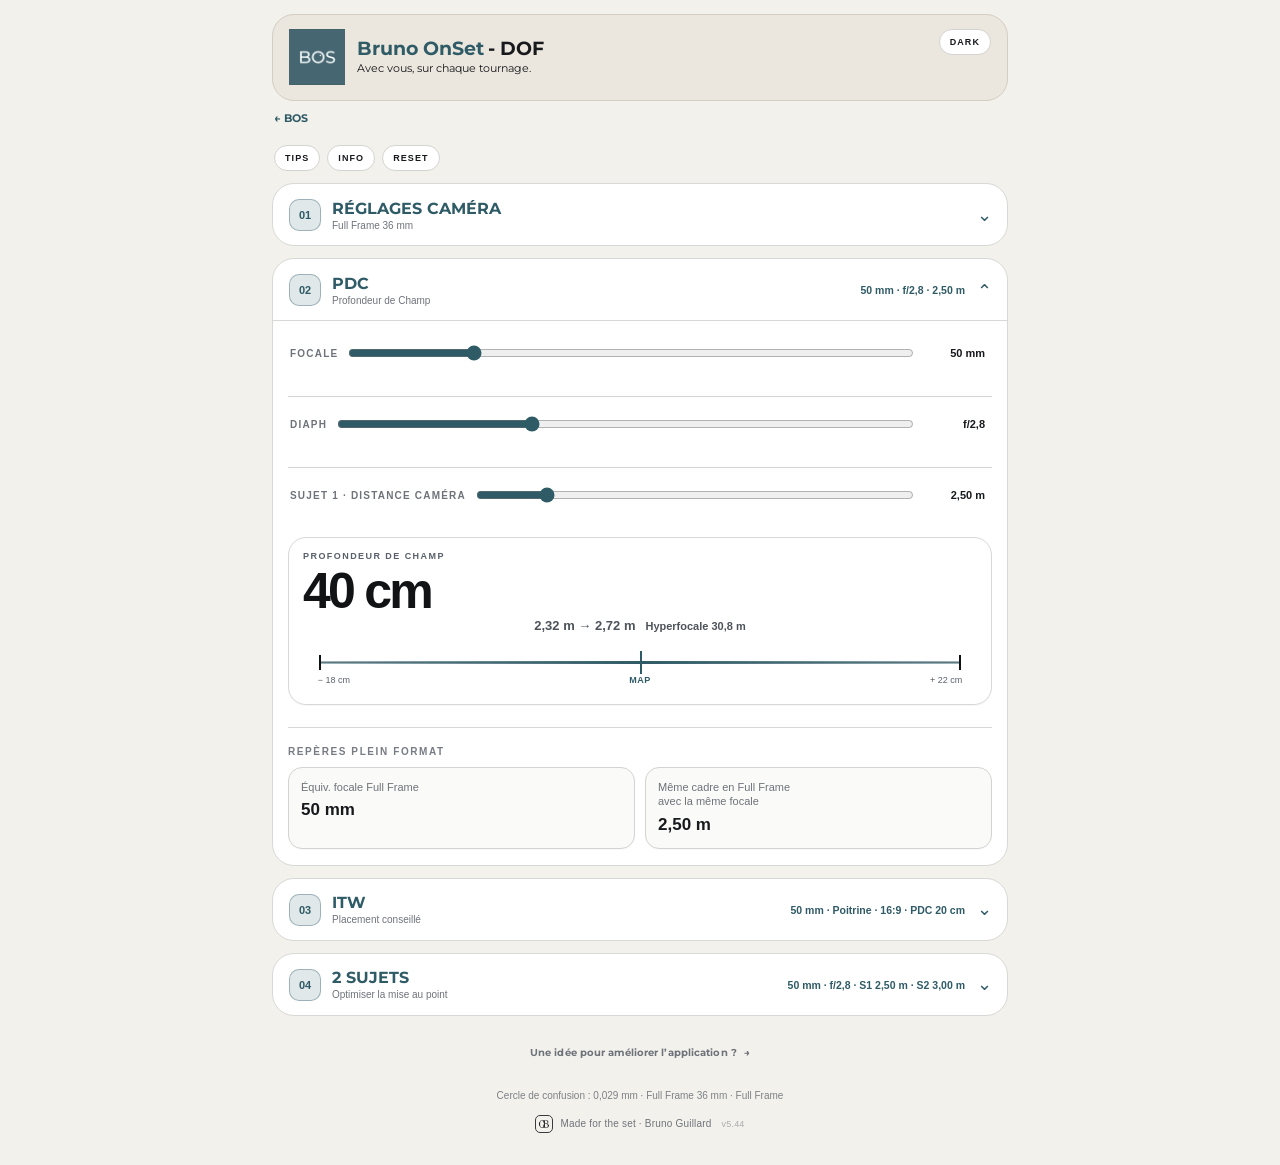
==== commit 895b2b99: "Add files via upload" ====
--- a/dof/index.html
+++ b/dof/index.html
@@ -11,7 +11,7 @@
 <link rel="preconnect" href="https://fonts.googleapis.com" />
   <link rel="preconnect" href="https://fonts.gstatic.com" crossorigin />
   <link href="https://fonts.googleapis.com/css2?family=Montserrat:wght@400;700&display=swap" rel="stylesheet" />
-  <link rel="stylesheet" href="style.css?v=5.44-bos65" />
+  <link rel="stylesheet" href="style.css?v=5.44-bos66" />
 </head>
 <body>
   <main class="app" id="mainApp">
@@ -27,19 +27,16 @@
           </div>
         </div>
         <div class="top-actions bos-top-actions">
-          <a class="mode-btn bos-back-btn" id="bosBackBtn" href="../" aria-label="Retour à Bruno OnSet">← BOS</a>
           <button class="mode-btn" id="themeToggle" type="button" aria-label="Changer de thème">DARK</button>
         </div>
       </div>
     </header>
 
-    <section class="project-contact project-contact-top" aria-label="Contact professionnel">
-      <button class="project-contact-btn" id="projectContactBtn" type="button">
-        Une question ? Un projet ? On en parle. <span aria-hidden="true">→</span>
-      </button>
+    <section class="dof-bos-return-row" aria-label="Retour à Bruno OnSet">
+      <a class="dof-bos-return-link" id="bosBackBtn" href="../">← BOS</a>
     </section>
 
-    <div class="utility-row bos-utility-row">
+<div class="utility-row bos-utility-row">
       <button class="utility-link" id="tipsBtn" type="button">TIPS</button>
       <button class="utility-link" id="infoBtn" type="button">INFO</button>
       <button class="utility-link" id="quickResetBtn" type="button">RESET</button>
@@ -536,6 +533,6 @@
     </form>
   </dialog>
 
-  <script src="app.js?v=5.44-bos65"></script>
+  <script src="app.js?v=5.44-bos66"></script>
 </body>
 </html>
--- a/dof/style.css
+++ b/dof/style.css
@@ -2191,3 +2191,58 @@
     font-size:8px !important;
   }
 }
+
+
+/* BOS intégré V66 — retour à BOS déplacé sous l’entête */
+.bos-top-actions{
+  display:flex;
+  align-items:center;
+  justify-content:flex-end;
+  gap:7px;
+  flex:0 0 auto;
+}
+.dof-bos-return-row{
+  display:flex;
+  justify-content:flex-start;
+  padding:8px 0 10px;
+  margin:0 2px 10px;
+}
+.dof-bos-return-link{
+  display:inline-flex;
+  align-items:center;
+  gap:4px;
+  border:0;
+  background:transparent;
+  color:#2F5B66;
+  padding:0;
+  font-family:"Montserrat",Arial,sans-serif;
+  font-size:11px;
+  line-height:1.3;
+  font-weight:700;
+  letter-spacing:.01em;
+  text-decoration:none;
+}
+.dof-bos-return-link:hover,
+.dof-bos-return-link:focus-visible{
+  text-decoration:underline;
+}
+.dof-bos-return-link:focus-visible{
+  outline:2px solid #2F5B66;
+  outline-offset:4px;
+  border-radius:4px;
+}
+:root[data-theme="dark"] .dof-bos-return-link{
+  color:#7FA7B0;
+}
+@media(max-width:430px){
+  .bos-top-actions{gap:5px}
+  .bos-top-actions .mode-btn{
+    padding-left:8px !important;
+    padding-right:8px !important;
+    font-size:8px !important;
+  }
+  .dof-bos-return-row{
+    padding-top:6px;
+    padding-bottom:8px;
+  }
+}
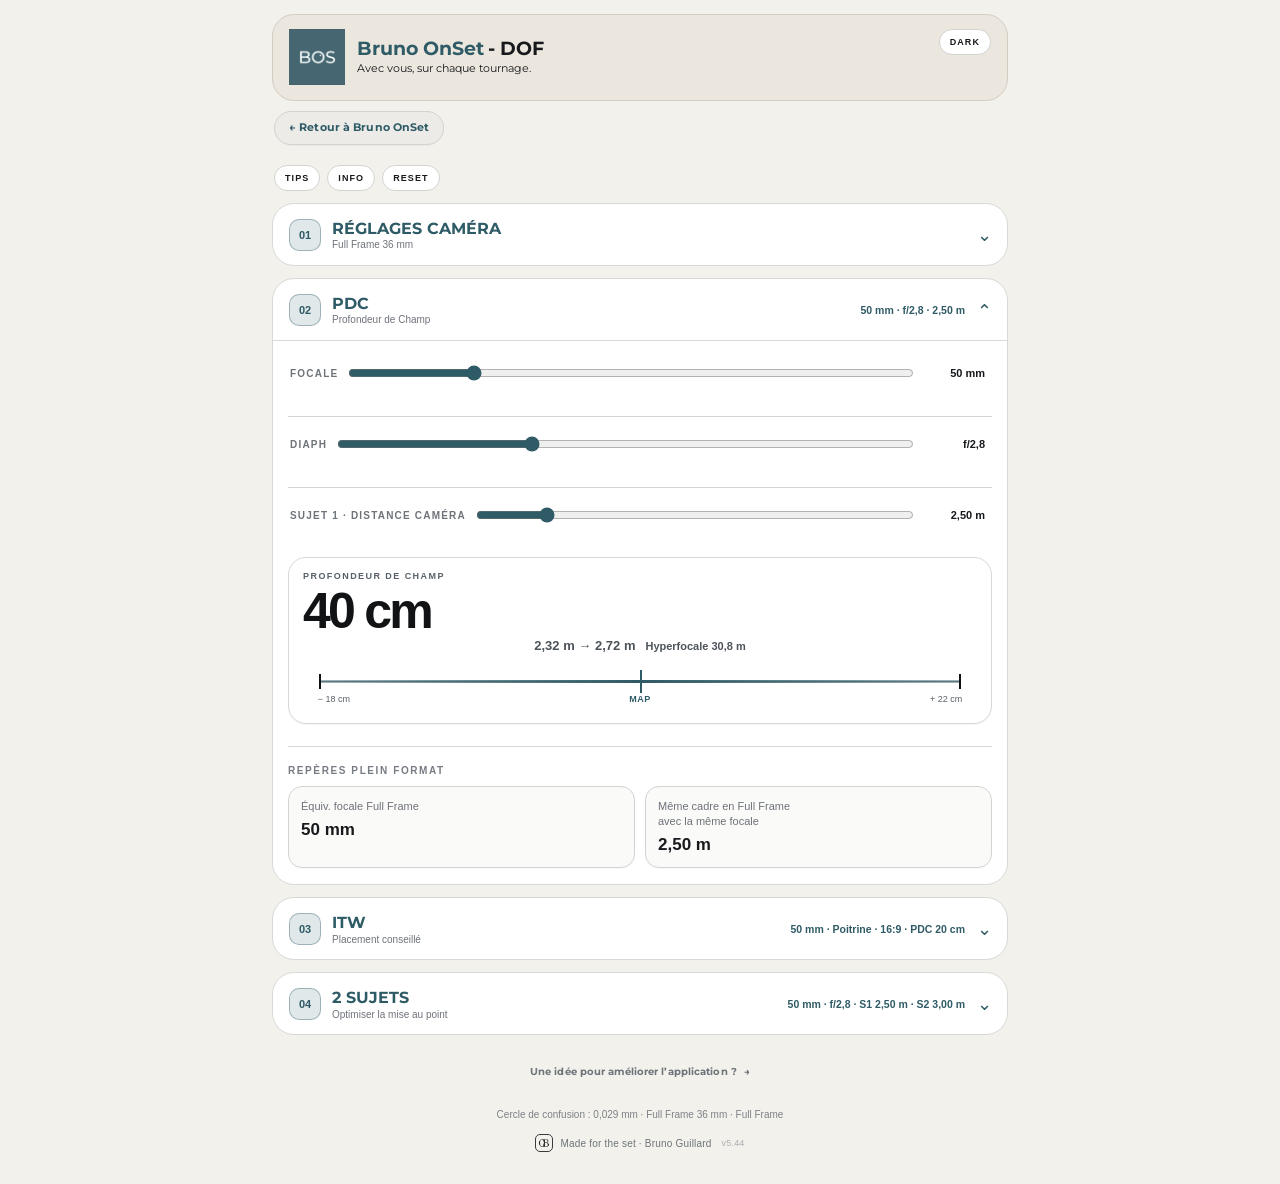
==== commit 2e89c770: "Add files via upload" ====
--- a/dof/index.html
+++ b/dof/index.html
@@ -11,7 +11,7 @@
 <link rel="preconnect" href="https://fonts.googleapis.com" />
   <link rel="preconnect" href="https://fonts.gstatic.com" crossorigin />
   <link href="https://fonts.googleapis.com/css2?family=Montserrat:wght@400;700&display=swap" rel="stylesheet" />
-  <link rel="stylesheet" href="style.css?v=5.44-bos66" />
+  <link rel="stylesheet" href="style.css?v=5.44-bos67" />
 </head>
 <body>
   <main class="app" id="mainApp">
@@ -33,7 +33,7 @@
     </header>
 
     <section class="dof-bos-return-row" aria-label="Retour à Bruno OnSet">
-      <a class="dof-bos-return-link" id="bosBackBtn" href="../">← BOS</a>
+      <a class="dof-bos-return-link" id="bosBackBtn" href="../">← Retour à Bruno OnSet</a>
     </section>
 
 <div class="utility-row bos-utility-row">
@@ -533,6 +533,6 @@
     </form>
   </dialog>
 
-  <script src="app.js?v=5.44-bos66"></script>
+  <script src="app.js?v=5.44-bos67"></script>
 </body>
 </html>
--- a/dof/style.css
+++ b/dof/style.css
@@ -2246,3 +2246,48 @@
     padding-bottom:8px;
   }
 }
+
+
+/* BOS intégré V67 — retour BOS en capsule plus visible */
+.dof-bos-return-row{
+  display:flex;
+  justify-content:flex-start;
+  padding:8px 0 10px;
+  margin:0 2px 10px;
+}
+.dof-bos-return-link{
+  display:inline-flex;
+  align-items:center;
+  justify-content:center;
+  min-height:34px;
+  padding:0 14px;
+  border:1px solid var(--line);
+  border-radius:999px;
+  background:var(--panel2);
+  color:#2F5B66;
+  box-shadow:0 1px 0 rgba(0,0,0,.03);
+  font-family:"Montserrat",Arial,sans-serif;
+  font-size:11px;
+  line-height:1.2;
+  font-weight:700;
+  letter-spacing:.01em;
+  text-decoration:none;
+}
+.dof-bos-return-link:hover,
+.dof-bos-return-link:focus-visible{
+  border-color:#2F5B66;
+  text-decoration:none;
+}
+.dof-bos-return-link:focus-visible{
+  outline:2px solid #2F5B66;
+  outline-offset:3px;
+}
+:root[data-theme="dark"] .dof-bos-return-link{
+  color:#7FA7B0;
+  border-color:rgba(127,167,176,.35);
+  background:rgba(255,255,255,.03);
+}
+:root[data-theme="dark"] .dof-bos-return-link:hover,
+:root[data-theme="dark"] .dof-bos-return-link:focus-visible{
+  border-color:#7FA7B0;
+}
